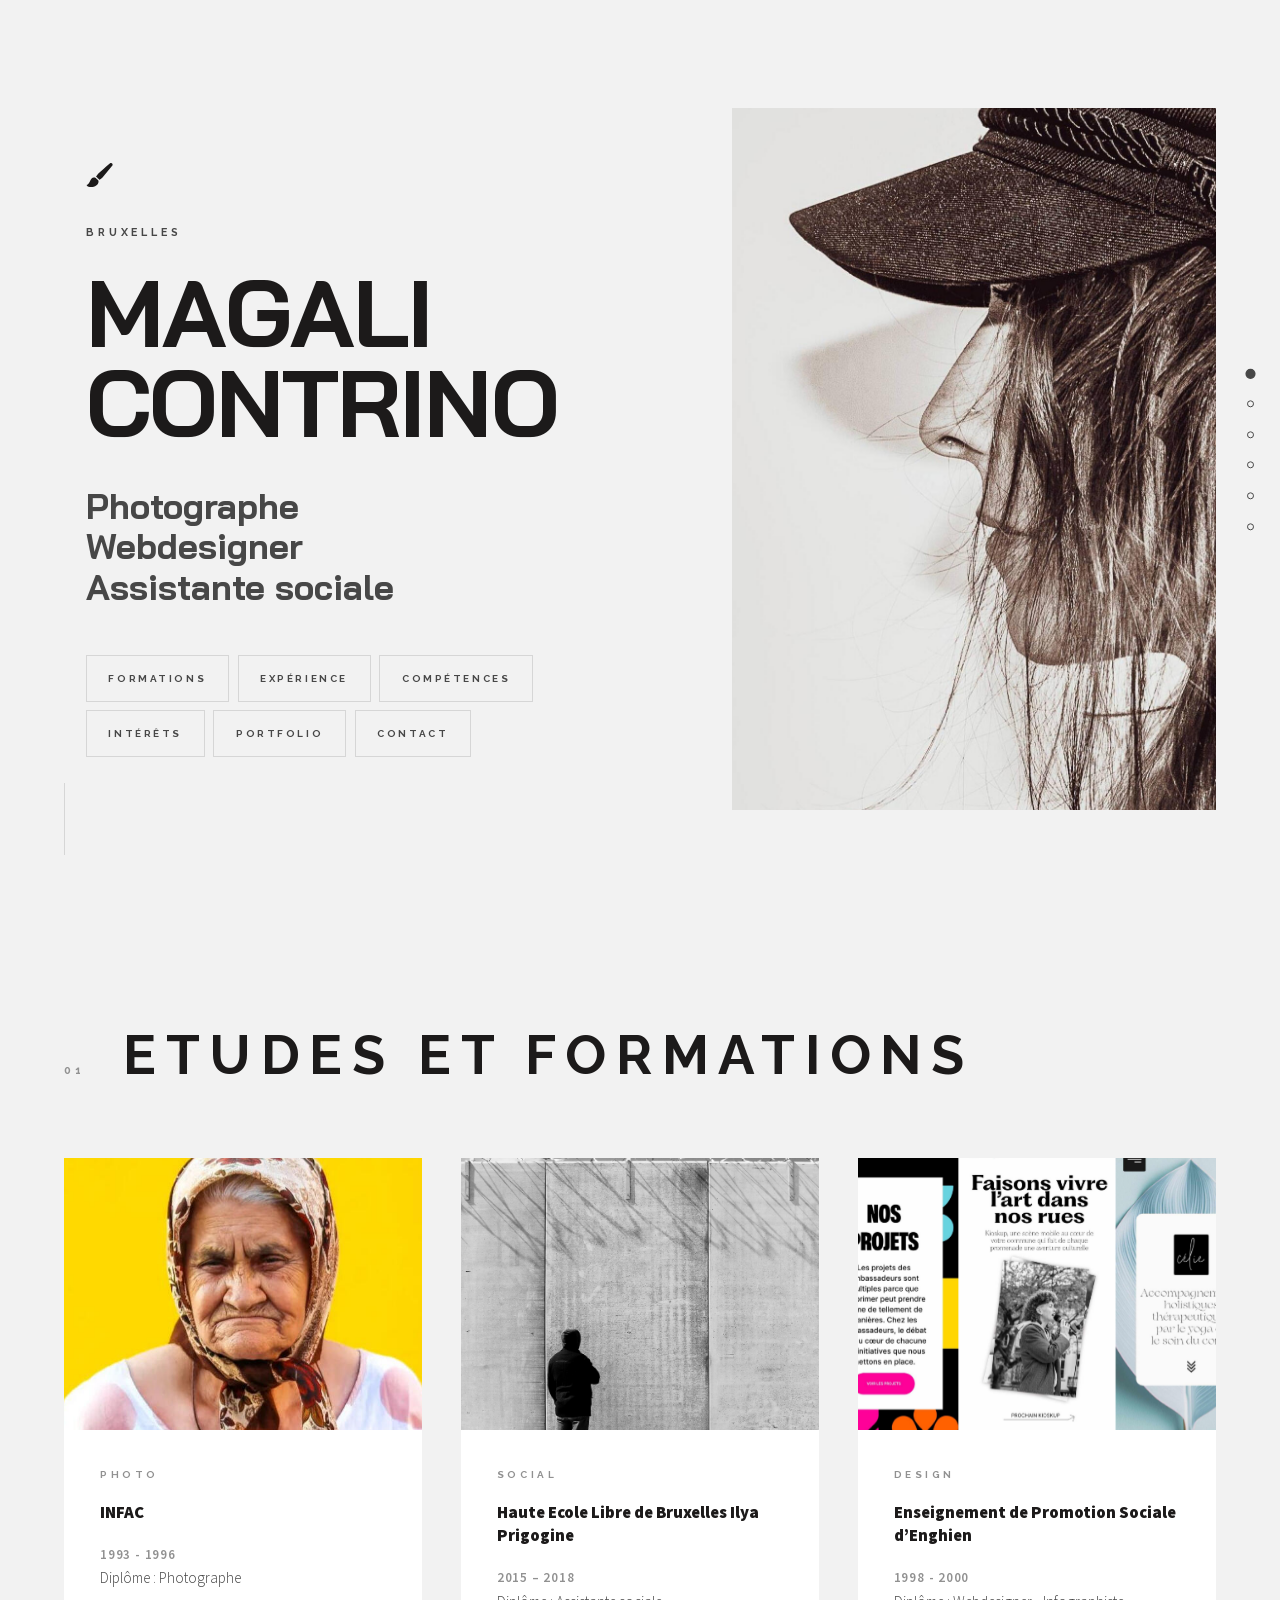
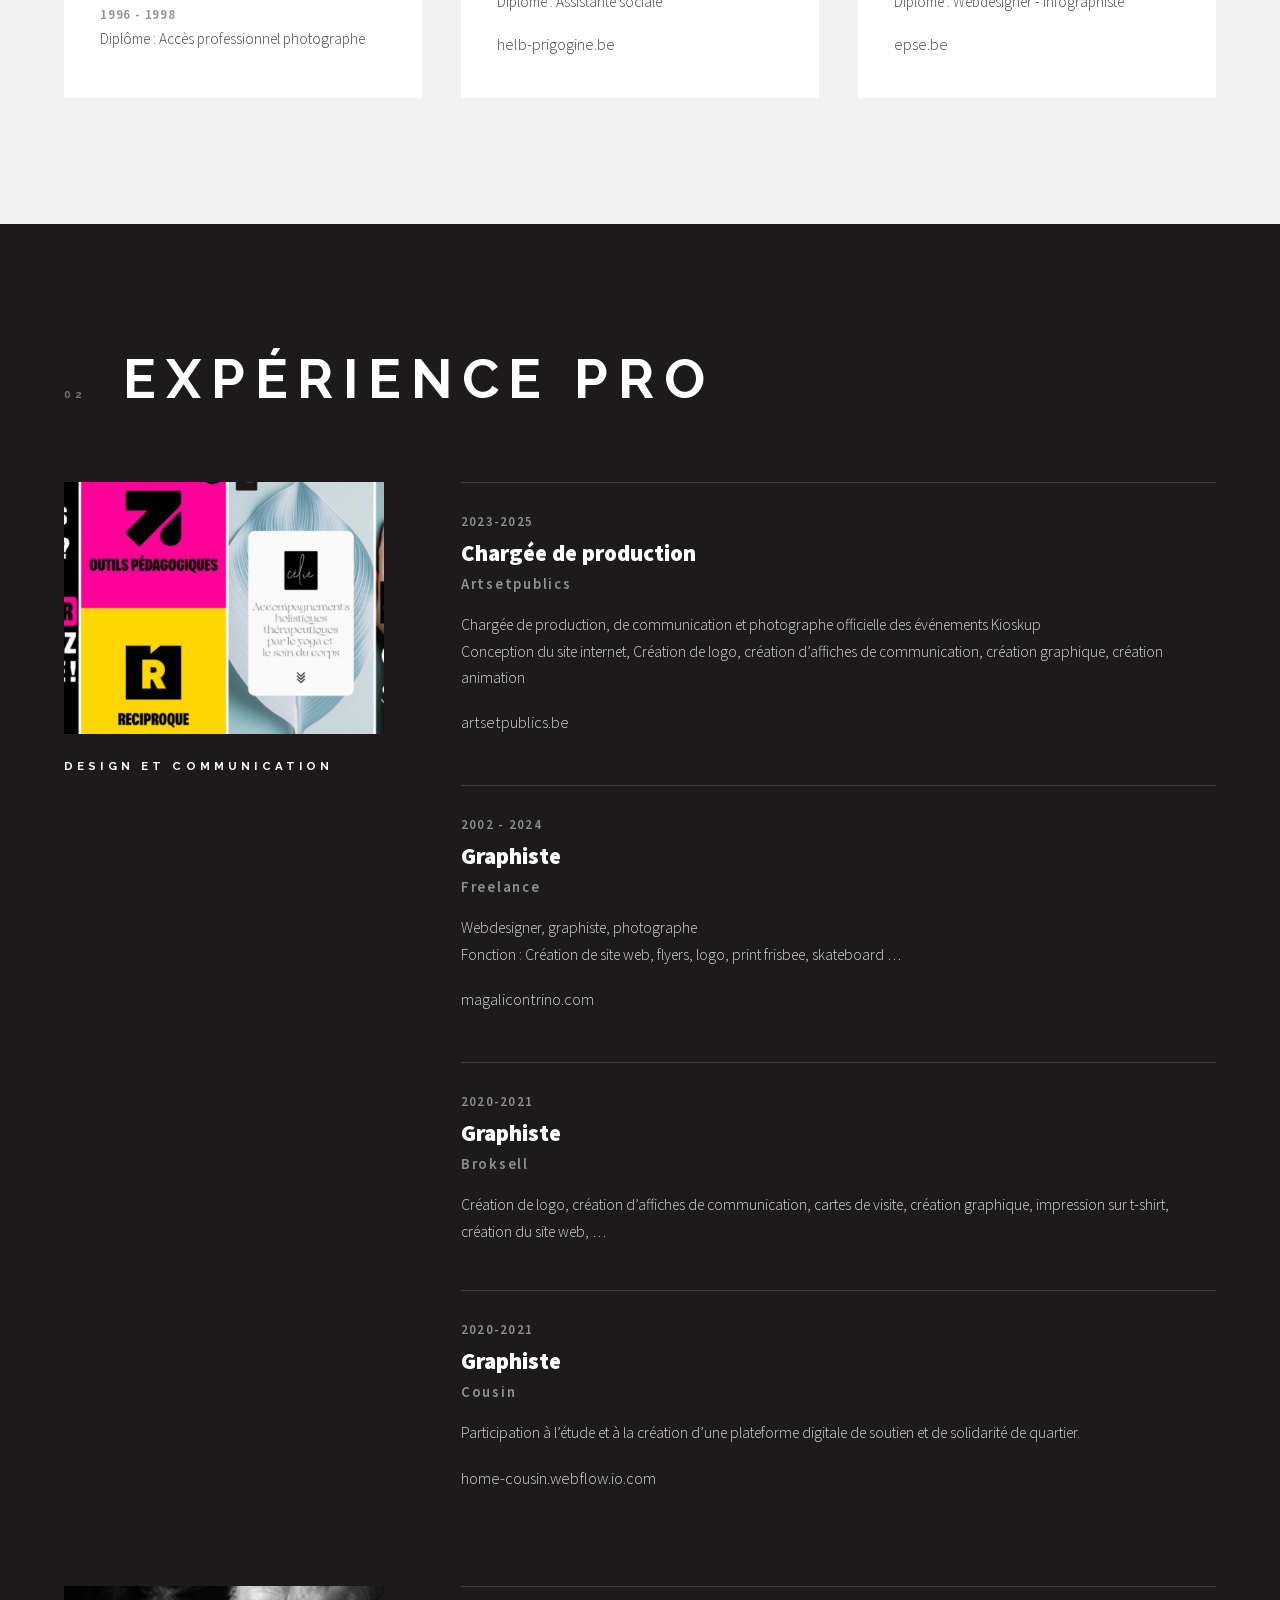
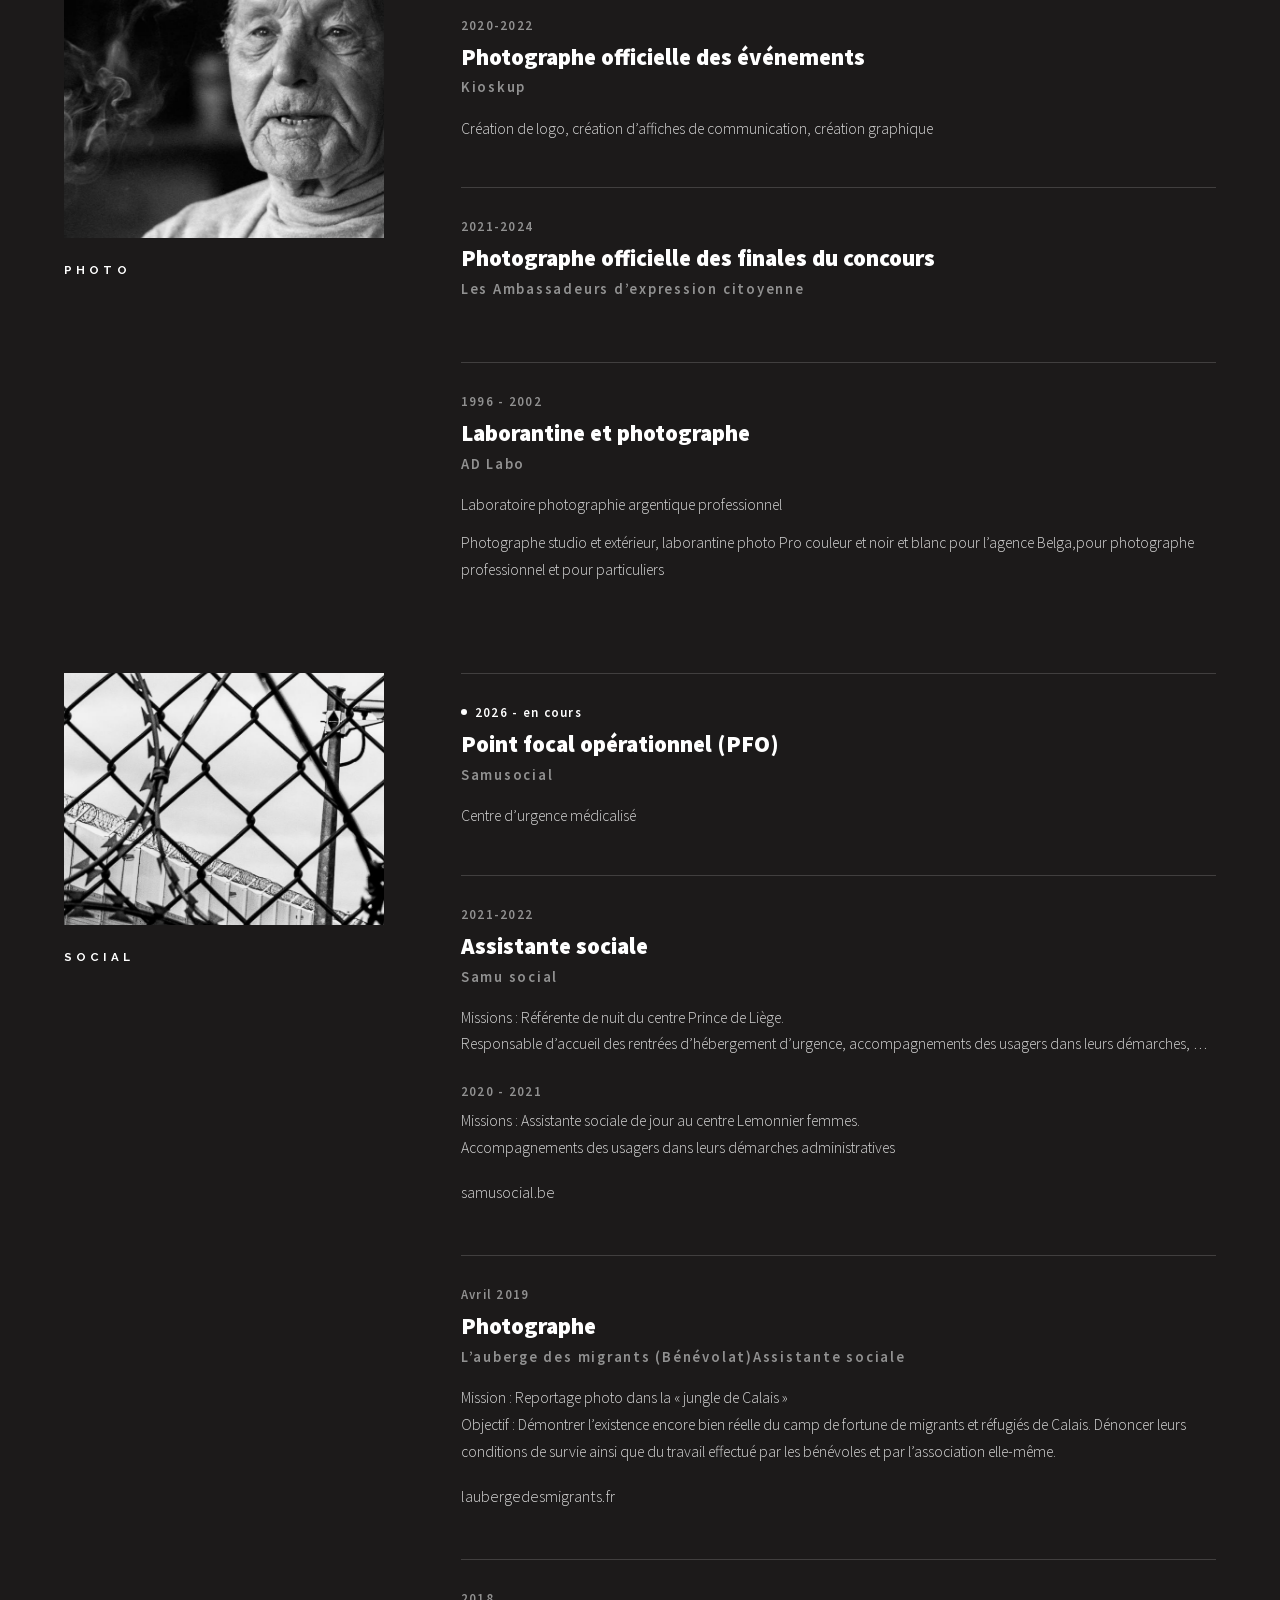
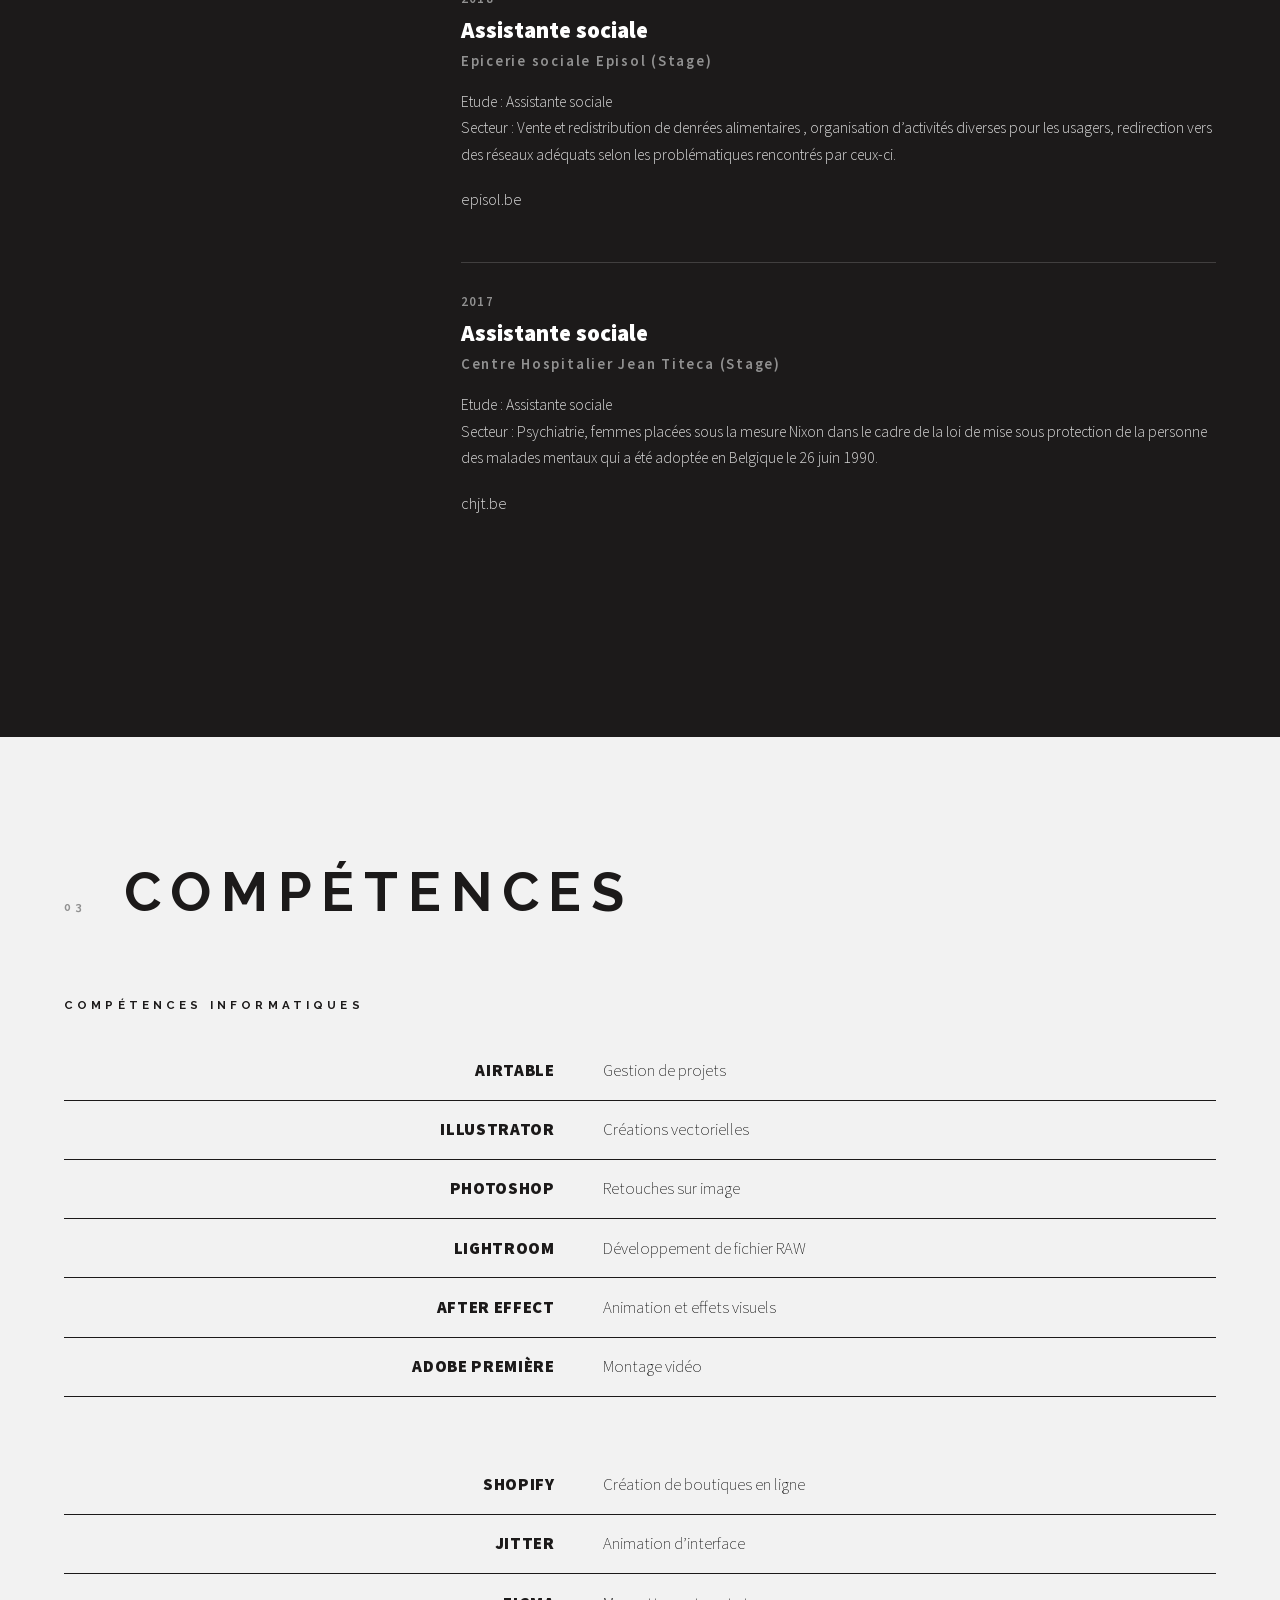
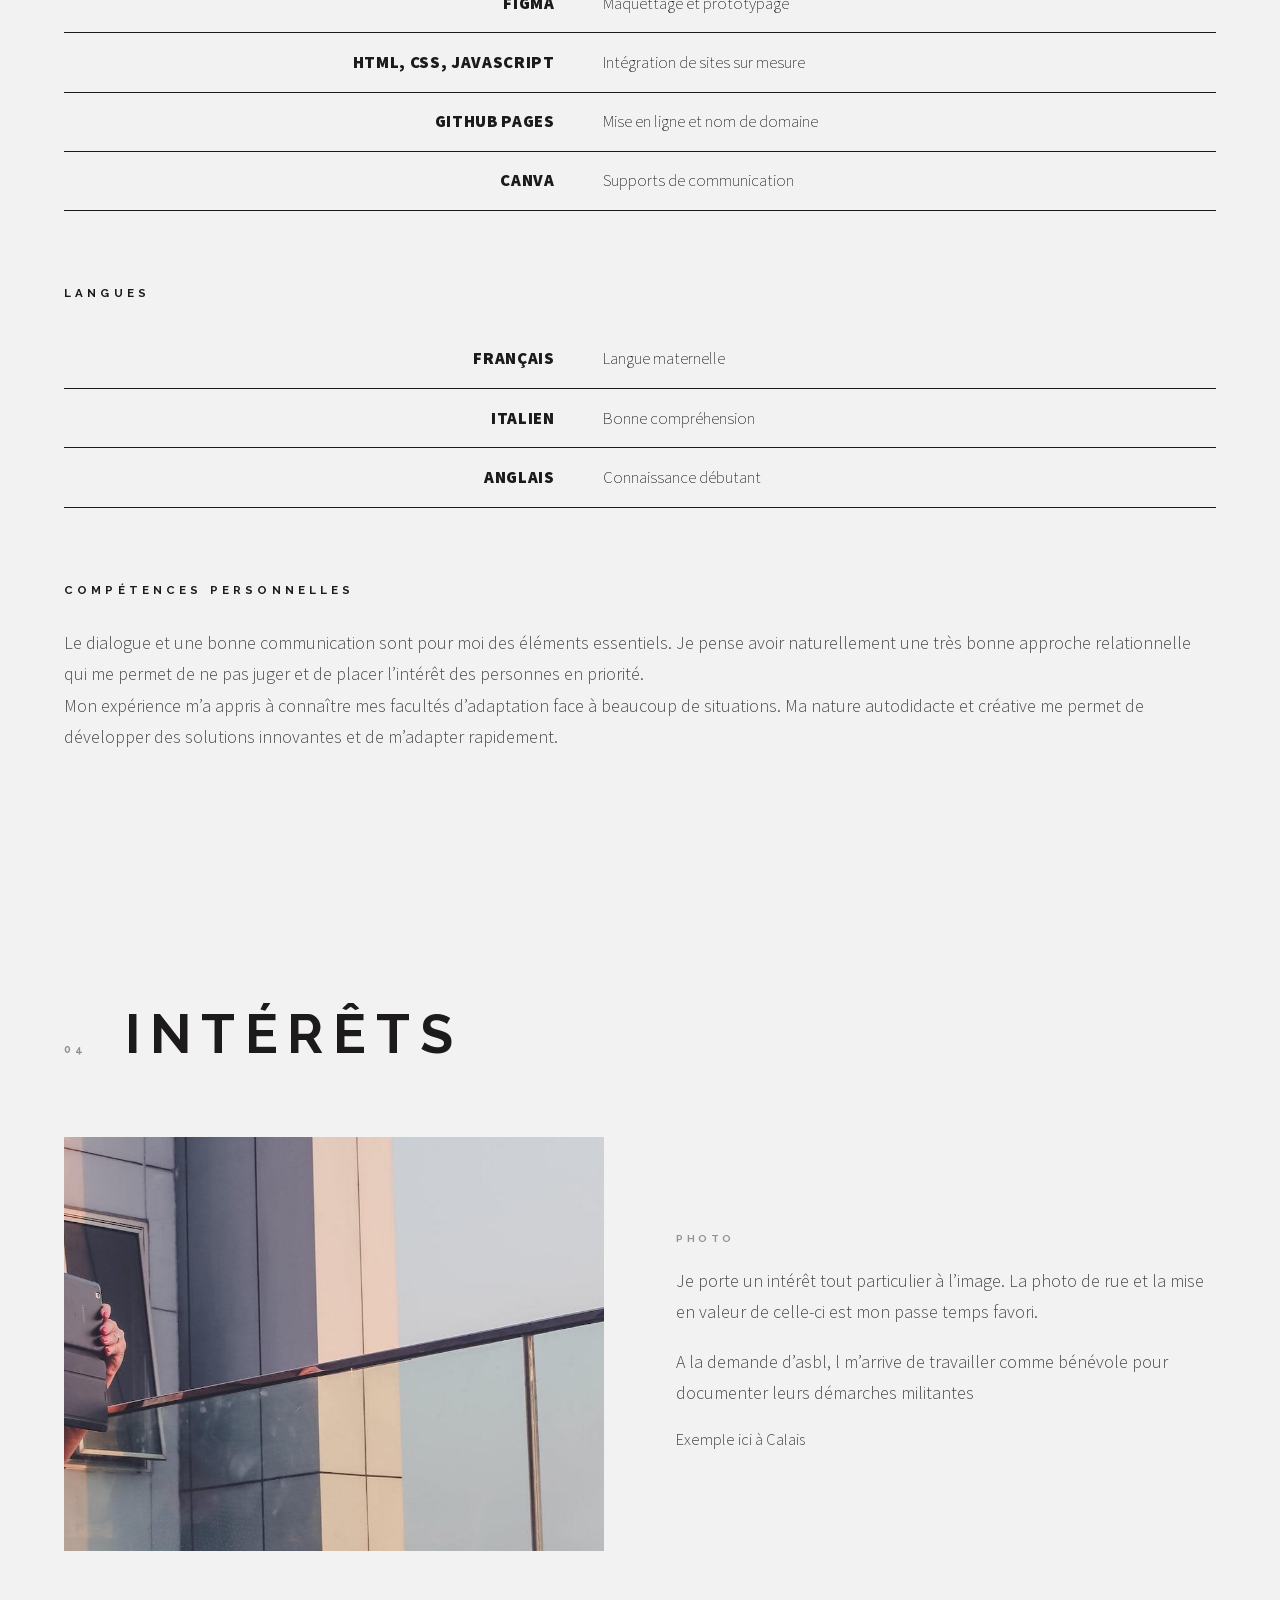
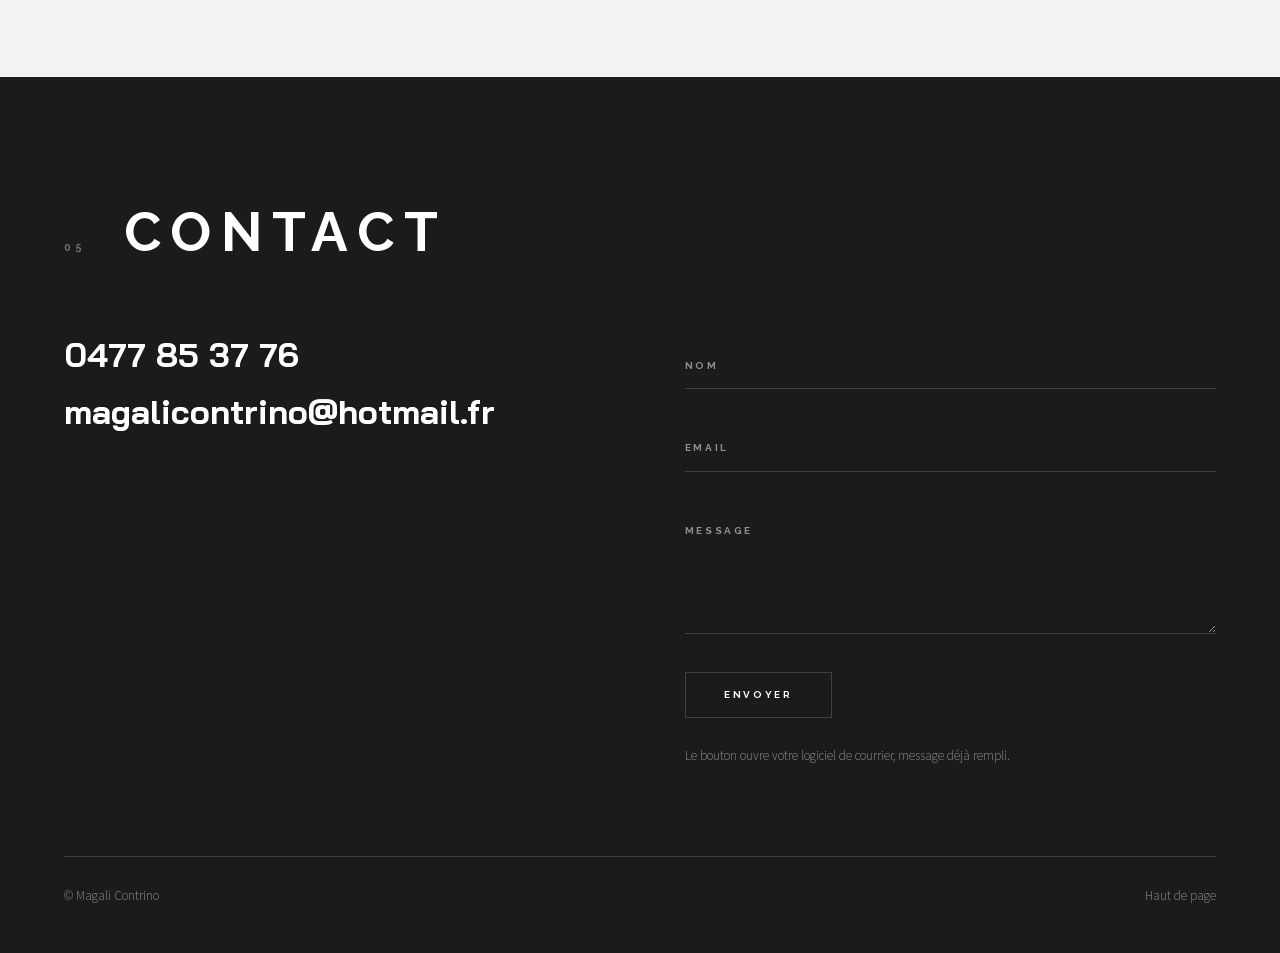
==== index.html @ 98d4337c "CV : version onepage à la racine, réplique du Carrd sous /carrd/ Deux versions autonomes du CV, à co" ====
<!DOCTYPE html>
<html lang="fr">
<head>
<meta charset="utf-8" />
<meta name="viewport" content="width=device-width,initial-scale=1" />
<meta name="color-scheme" content="light only" />
<title>Magali Contrino — CV</title>
<meta name="description" content="Photographe, webdesigner et assistante sociale à Bruxelles." />
<meta property="og:site_name" content="Magali Contrino" />
<meta property="og:title" content="Magali Contrino — CV" />
<meta property="og:type" content="profile" />
<meta property="og:description" content="Photographe, webdesigner et assistante sociale à Bruxelles." />
<meta property="og:url" content="https://cv.magalicontrino.com" />
<link rel="stylesheet" href="style.css" />
<noscript><style>.curtain, .progress, .dots { display: none !important; }</style></noscript>
</head>
<body>

<!-- Rideau d'entrée : se lève une fois la police et la première image prêtes. -->
<div class="curtain" aria-hidden="true"><span class="curtain__mark">MC</span></div>

<div class="progress" aria-hidden="true"><span class="progress__bar"></span></div>

<!-- Navigation par points. Masquée au clavier tant qu'on ne la cible pas ;
     chaque point garde un intitulé lisible par les lecteurs d'écran. -->
<nav class="dots" aria-label="Sections">
  <ul>
    <li><a href="#intro"       data-dot><span>Accueil</span></a></li>
    <li><a href="#formations"  data-dot><span>Formations</span></a></li>
    <li><a href="#experience"  data-dot><span>Expérience</span></a></li>
    <li><a href="#competences" data-dot><span>Compétences</span></a></li>
    <li><a href="#interets"    data-dot><span>Intérêts</span></a></li>
    <li><a href="#contact"     data-dot><span>Contact</span></a></li>
  </ul>
</nav>

<!-- Le pinceau de l'accueil, repris tel quel du Carrd d'origine. -->
<svg xmlns="http://www.w3.org/2000/svg" viewBox="0 0 40 40" display="none" width="0" height="0" aria-hidden="true">
  <symbol id="icon-pen" viewBox="0 0 40 40"><path d="M37.4,6.8l-13.8,16.7c-1.3,1.2-2.8,2.2-4.2,3.3h-.1s-4.9-4.7-4.9-4.7c0,0,0,0,0-.1,0-.1.9-1.2,1.1-1.4.7-1,1.3-2.1,2.2-2.9,2-1.9,4.4-3.8,6.5-5.6,3.4-3,6.7-6,10.2-8.8.3-.1.6-.3.9-.3,2.3-.3,3.6,2.2,2.2,4ZM17.9,29c.4,5.7-6.3,8.5-11.1,8.2-1.3,0-5.1-1-5.7-2.3-.4-.8.7-1,1.2-1.3,4-2.5,3.4-9.6,8.9-10.1,1.1,0,2,0,2.8.7.9.8,1.7,1.7,2.6,2.5.8.8,1.3.9,1.4,2.2Z" /></symbol>
</svg>

<main>

<!-- ═══════════════════════════════════════════════════════════════ accueil ═══ -->
<section id="intro" class="intro">
  <div class="intro__text">
    <a class="mark" href="https://magalicontrino.com/" target="_blank" rel="noopener" data-reveal>
      <svg viewBox="0 0 40 40" aria-hidden="true"><use xlink:href="#icon-pen"></use></svg>
      <span class="visually-hidden">Art — voir le portfolio</span>
    </a>
    <p class="eyebrow" data-reveal data-delay="1">Bruxelles</p>
    <h1 class="intro__name" data-split>Magali Contrino</h1>
    <ul class="intro__roles">
      <li data-reveal data-delay="2">Photographe</li>
      <li data-reveal data-delay="3">Webdesigner</li>
      <li data-reveal data-delay="4">Assistante sociale</li>
    </ul>
    <ul class="intro__nav">
      <li data-reveal data-delay="5"><a href="#formations">Formations</a></li>
      <li data-reveal data-delay="6"><a href="#experience">Expérience</a></li>
      <li data-reveal data-delay="7"><a href="#competences">Compétences</a></li>
      <li data-reveal data-delay="8"><a href="#interets">Intérêts</a></li>
      <li data-reveal data-delay="9"><a href="https://magalicontrino.com/" target="_blank" rel="noopener">Portfolio</a></li>
      <li data-reveal data-delay="10"><a href="#contact">Contact</a></li>
    </ul>
  </div>

  <div class="intro__portrait">
    <figure class="media media--tall" data-unmask>
      <img src="assets/images/image01.jpg" alt="Portrait de Magali Contrino" data-parallax="0.10" />
    </figure>
  </div>

  <a class="scroll-cue" href="#formations" aria-label="Descendre">
    <span class="scroll-cue__line"></span>
  </a>
</section>

<!-- ════════════════════════════════════════════════════════════ formations ═══ -->
<section id="formations" class="chapter">
  <header class="chapter__head">
    <p class="chapter__num" data-reveal>01</p>
    <h2 class="chapter__title" data-reveal data-delay="1">Etudes et Formations</h2>
  </header>

  <div class="cards">

    <article class="card" data-reveal>
      <figure class="media media--card" data-unmask>
        <img src="assets/images/image08.jpg" alt="" data-parallax="0.08" />
      </figure>
      <div class="card__body">
        <p class="tag">photo</p>
        <h3 class="card__org">INFAC</h3>
        <dl class="facts">
          <dt>1993 - 1996</dt><dd>Diplôme : Photographe</dd>
          <dt>1996 - 1998</dt><dd>Diplôme : Accès professionnel photographe</dd>
        </dl>
      </div>
    </article>

    <article class="card" data-reveal data-delay="1">
      <figure class="media media--card" data-unmask>
        <img src="assets/images/image03.jpg" alt="" data-parallax="0.08" />
      </figure>
      <div class="card__body">
        <p class="tag">social</p>
        <h3 class="card__org">Haute Ecole Libre de Bruxelles Ilya Prigogine</h3>
        <dl class="facts">
          <dt>2015 – 2018</dt><dd>Diplôme : Assistante sociale</dd>
        </dl>
        <a class="link" href="https://www.helb-prigogine.be/" target="_blank" rel="noopener">helb-prigogine.be</a>
      </div>
    </article>

    <article class="card" data-reveal data-delay="2">
      <figure class="media media--card" data-unmask>
        <img src="assets/images/image06.jpg" alt="" data-parallax="0.08" />
      </figure>
      <div class="card__body">
        <p class="tag">design</p>
        <h3 class="card__org">Enseignement de Promotion Sociale d’Enghien</h3>
        <dl class="facts">
          <dt>1998 - 2000</dt><dd>Diplôme : Webdesigner - Infographiste</dd>
        </dl>
        <a class="link" href="https://www.epse.be/" target="_blank" rel="noopener">epse.be</a>
      </div>
    </article>

  </div>
</section>

<!-- ════════════════════════════════════════════════════════════ expérience ═══ -->
<section id="experience" class="chapter chapter--dark">
  <header class="chapter__head">
    <p class="chapter__num" data-reveal>02</p>
    <h2 class="chapter__title" data-reveal data-delay="1">Expérience pro</h2>
  </header>

  <!-- Trois familles de métier. Sur grand écran, l'intitulé et sa photo restent
       collés à gauche pendant que les postes défilent à droite. -->
  <div class="track">

    <div class="track__group">
      <div class="track__aside">
        <div class="track__sticky">
          <figure class="media media--band" data-unmask>
            <img src="assets/images/image07.jpg" alt="" data-parallax="0.1" />
          </figure>
          <h3 class="track__label">design et communication</h3>
        </div>
      </div>
      <ol class="jobs">
        <li class="job" data-reveal>
          <p class="job__date">2023-2025</p>
          <h4 class="job__role">Chargée de production</h4>
          <p class="job__org">Artsetpublics</p>
          <p class="job__desc">Chargée de production, de communication et photographe officielle des événements Kioskup<br />
            Conception du site internet, Création de logo, création d’affiches de communication, création graphique, création animation</p>
          <a class="link" href="https://artsetpublics.be/" target="_blank" rel="noopener">artsetpublics.be</a>
        </li>
        <li class="job" data-reveal>
          <p class="job__date">2002 - 2024</p>
          <h4 class="job__role">Graphiste</h4>
          <p class="job__org">Freelance</p>
          <p class="job__desc">Webdesigner, graphiste, photographe<br />
            Fonction : Création de site web, flyers, logo, print frisbee, skateboard …</p>
          <a class="link" href="https://magalicontrino.com/" target="_blank" rel="noopener">magalicontrino.com</a>
        </li>
        <li class="job" data-reveal>
          <p class="job__date">2020-2021</p>
          <h4 class="job__role">Graphiste</h4>
          <p class="job__org">Broksell</p>
          <p class="job__desc">Création de logo, création d’affiches de communication, cartes de visite, création graphique, impression sur t-shirt, création du site web, …</p>
        </li>
        <li class="job" data-reveal>
          <p class="job__date">2020-2021</p>
          <h4 class="job__role">Graphiste</h4>
          <p class="job__org">Cousin</p>
          <p class="job__desc">Participation à l’étude et à la création d’une plateforme digitale de soutien et de solidarité de quartier.</p>
          <a class="link" href="https://home-cousin.webflow.io/" target="_blank" rel="noopener">home-cousin.webflow.io.com</a>
        </li>
      </ol>
    </div>

    <div class="track__group">
      <div class="track__aside">
        <div class="track__sticky">
          <figure class="media media--band" data-unmask>
            <img src="assets/images/image11.jpg" alt="" data-parallax="0.1" />
          </figure>
          <h3 class="track__label">photo</h3>
        </div>
      </div>
      <ol class="jobs">
        <li class="job" data-reveal>
          <p class="job__date">2020-2022</p>
          <h4 class="job__role">Photographe officielle des événements</h4>
          <p class="job__org">Kioskup</p>
          <p class="job__desc">Création de logo, création d’affiches de communication, création graphique</p>
        </li>
        <li class="job" data-reveal>
          <p class="job__date">2021-2024</p>
          <h4 class="job__role">Photographe officielle des finales du concours</h4>
          <p class="job__org">Les Ambassadeurs d’expression citoyenne</p>
        </li>
        <li class="job" data-reveal>
          <p class="job__date">1996 - 2002</p>
          <h4 class="job__role">Laborantine et photographe</h4>
          <p class="job__org">AD Labo</p>
          <p class="job__desc">Laboratoire photographie argentique professionnel</p>
          <p class="job__desc">Photographe studio et extérieur, laborantine photo Pro couleur et noir et blanc pour l’agence Belga,pour photographe professionnel et pour particuliers</p>
        </li>
      </ol>
    </div>

    <div class="track__group">
      <div class="track__aside">
        <div class="track__sticky">
          <figure class="media media--band" data-unmask>
            <img src="assets/images/image04.jpg" alt="" data-parallax="0.1" />
          </figure>
          <h3 class="track__label">social</h3>
        </div>
      </div>
      <ol class="jobs">
        <li class="job job--now" data-reveal>
          <p class="job__date">2026 - en cours</p>
          <h4 class="job__role">Point focal opérationnel (PFO)</h4>
          <p class="job__org">Samusocial</p>
          <p class="job__desc">Centre d’urgence médicalisé</p>
        </li>
        <li class="job" data-reveal>
          <p class="job__date">2021-2022</p>
          <h4 class="job__role">Assistante sociale</h4>
          <p class="job__org">Samu social</p>
          <p class="job__desc">Missions : Référente de nuit du centre Prince de Liège.<br />
            Responsable d’accueil des rentrées d’hébergement d’urgence, accompagnements des usagers dans leurs démarches, …</p>
          <p class="job__date job__date--sub">2020 - 2021</p>
          <p class="job__desc">Missions : Assistante sociale de jour au centre Lemonnier femmes.<br />
            Accompagnements des usagers dans leurs démarches administratives</p>
          <a class="link" href="https://samusocial.be/" target="_blank" rel="noopener">samusocial.be</a>
        </li>
        <li class="job" data-reveal>
          <p class="job__date">Avril 2019</p>
          <h4 class="job__role">Photographe</h4>
          <p class="job__org">L’auberge des migrants (Bénévolat)Assistante sociale</p>
          <p class="job__desc">Mission : Reportage photo dans la « jungle de Calais »<br />
            Objectif : Démontrer l’existence encore bien réelle du camp de fortune de migrants et réfugiés de Calais. Dénoncer leurs conditions de survie ainsi que du travail effectué par les bénévoles et par l’association elle-même.</p>
          <a class="link" href="https://laubergedesmigrants.fr/fr/" target="_blank" rel="noopener">laubergedesmigrants.fr</a>
        </li>
        <li class="job" data-reveal>
          <p class="job__date">2018</p>
          <h4 class="job__role">Assistante sociale</h4>
          <p class="job__org">Epicerie sociale Episol (Stage)</p>
          <p class="job__desc">Etude : Assistante sociale<br />
            Secteur : Vente et redistribution de denrées alimentaires , organisation d’activités diverses pour les usagers, redirection vers des réseaux adéquats selon les problématiques rencontrés par ceux-ci.</p>
          <a class="link" href="https://episol.be/" target="_blank" rel="noopener">episol.be</a>
        </li>
        <li class="job" data-reveal>
          <p class="job__date">2017</p>
          <h4 class="job__role">Assistante sociale</h4>
          <p class="job__org">Centre Hospitalier Jean Titeca (Stage)</p>
          <p class="job__desc">Etude : Assistante sociale<br />
            Secteur : Psychiatrie, femmes placées sous la mesure Nixon dans le cadre de la loi de mise sous protection de la personne des malades mentaux qui a été adoptée en Belgique le 26 juin 1990.</p>
          <a class="link" href="https://www.chjt.be/" target="_blank" rel="noopener">chjt.be</a>
        </li>
      </ol>
    </div>

  </div>
</section>

<!-- ═══════════════════════════════════════════════════════════ compétences ═══ -->
<section id="competences" class="chapter">
  <header class="chapter__head">
    <p class="chapter__num" data-reveal>03</p>
    <h2 class="chapter__title" data-reveal data-delay="1">Compétences</h2>
  </header>

  <h3 class="sub" data-reveal>compétences informatiques</h3>
  <ul class="skills">
    <li data-reveal><span class="skills__name">Airtable</span><span class="skills__use">Gestion de projets</span></li>
    <li data-reveal><span class="skills__name">Illustrator</span><span class="skills__use">Créations vectorielles</span></li>
    <li data-reveal><span class="skills__name">Photoshop</span><span class="skills__use">Retouches sur image</span></li>
    <li data-reveal><span class="skills__name">Lightroom</span><span class="skills__use">Développement de fichier RAW</span></li>
    <li data-reveal><span class="skills__name">After Effect</span><span class="skills__use">Animation et effets visuels</span></li>
    <li data-reveal><span class="skills__name">Adobe Première</span><span class="skills__use">Montage vidéo</span></li>
    <li data-reveal><span class="skills__name">Webflow</span><span class="skills__use">Création de site web</span></li>
    <li data-reveal><span class="skills__name">Shopify</span><span class="skills__use">Création de boutiques en ligne</span></li>
    <li data-reveal><span class="skills__name">Jitter</span><span class="skills__use">Animation d’interface</span></li>
    <li data-reveal><span class="skills__name">Figma</span><span class="skills__use">Maquettage et prototypage</span></li>
    <li data-reveal><span class="skills__name">HTML, CSS, JavaScript</span><span class="skills__use">Intégration de sites sur mesure</span></li>
    <li data-reveal><span class="skills__name">GitHub Pages</span><span class="skills__use">Mise en ligne et nom de domaine</span></li>
    <li data-reveal><span class="skills__name">Canva</span><span class="skills__use">Supports de communication</span></li>
  </ul>

  <h3 class="sub" data-reveal>LAngues</h3>
  <ul class="skills skills--short">
    <li data-reveal><span class="skills__name">Français</span><span class="skills__use">Langue maternelle</span></li>
    <li data-reveal><span class="skills__name">Italien</span><span class="skills__use">Bonne compréhension</span></li>
    <li data-reveal><span class="skills__name">Anglais</span><span class="skills__use">Connaissance débutant</span></li>
  </ul>

  <h3 class="sub" data-reveal>compétences personnelles</h3>
  <p class="prose" data-reveal>
    Le dialogue et une bonne communication sont pour moi des éléments essentiels. Je pense avoir naturellement une très bonne approche relationnelle qui me permet de ne pas juger et de placer l’intérêt des personnes en priorité.<br />
    Mon expérience m’a appris à connaître mes facultés d’adaptation face à beaucoup de situations. Ma nature autodidacte et créative me permet de développer des solutions innovantes et de m’adapter rapidement.
  </p>
</section>

<!-- ══════════════════════════════════════════════════════════════ intérêts ═══ -->
<section id="interets" class="chapter chapter--split">
  <header class="chapter__head">
    <p class="chapter__num" data-reveal>04</p>
    <h2 class="chapter__title" data-reveal data-delay="1">Intérêts</h2>
  </header>

  <div class="split">
    <figure class="media media--wide" data-unmask>
      <img src="assets/images/image02.jpg" alt="" data-parallax="0.10" />
    </figure>
    <div class="split__body">
      <p class="tag" data-reveal>photo</p>
      <p class="prose" data-reveal data-delay="1">Je porte un intérêt tout particulier à l’image. La photo de rue et la mise en valeur de celle-ci est mon passe temps favori.</p>
      <p class="prose" data-reveal data-delay="2">A la demande d’asbl, l m’arrive de travailler comme bénévole pour documenter leurs démarches militantes</p>
      <a class="link" href="https://magalicontrino.webflow.io/projets-photo/calais/" target="_blank" rel="noopener" data-reveal data-delay="3">Exemple ici à Calais</a>
    </div>
  </div>
</section>

<!-- ═══════════════════════════════════════════════════════════════ contact ═══ -->
<section id="contact" class="chapter chapter--dark chapter--contact">
  <header class="chapter__head">
    <p class="chapter__num" data-reveal>05</p>
    <h2 class="chapter__title" data-reveal data-delay="1">Contact</h2>
  </header>

  <div class="contact">
    <div class="contact__direct">
      <a class="contact__big" href="tel:+32477853776" data-reveal>0477 85 37 76</a>
      <a class="contact__big" href="mailto:magalicontrino@hotmail.fr" data-reveal data-delay="1">magalicontrino@hotmail.fr</a>
    </div>

    <form id="contact-form" class="form" data-reveal data-delay="2">
      <div class="field">
        <input type="text" name="name" id="f-name" required placeholder=" " maxlength="128" />
        <label for="f-name">Nom</label>
      </div>
      <div class="field">
        <input type="email" name="email" id="f-email" required placeholder=" " maxlength="128" />
        <label for="f-email">Email</label>
      </div>
      <div class="field">
        <textarea name="message" id="f-message" required placeholder=" " rows="5" maxlength="16384"></textarea>
        <label for="f-message">Message</label>
      </div>
      <button type="submit" class="btn"><span>Envoyer</span></button>
      <p class="form__note">Le bouton ouvre votre logiciel de courrier, message déjà rempli.</p>
    </form>
  </div>

  <footer class="foot">
    <a href="https://magalicontrino.com/" target="_blank" rel="noopener">© Magali Contrino</a>
    <a href="#intro" class="foot__top">Haut de page</a>
  </footer>
</section>

</main>

<script src="app.js"></script>
</body>
</html>
---- style.css ----
/* ============================================================================
   Magali Contrino — CV, version onepage
   ----------------------------------------------------------------------------
   Même contenu que la réplique du Carrd, même identité typographique et
   chromatique, mais une page qui se parcourt d'un seul défilement au lieu de
   six écrans qui se remplacent.

   Sommaire
     1.  Jetons et polices
     2.  Base
     3.  Rideau d'entrée
     4.  Jauge de défilement
     5.  Navigation par points
     6.  Grammaire d'apparition (reveal / unmask / split)
     7.  Accueil
     8.  Chapitres
     9.  Cartes — formations
     10. Piste — expérience
     11. Compétences
     12. Bloc scindé — intérêts
     13. Contact
     14. Mouvement réduit
   ============================================================================ */

/* ------------------------------------------------------ 1. Jetons, polices - */

@font-face { font-family: 'Bai Jamjuree'; font-style: normal; font-weight: 700; font-display: swap;
  src: url('assets/fonts/bai-jamjuree-700-latin.woff2') format('woff2');
  unicode-range: U+0000-00FF, U+0131, U+0152-0153, U+02BB-02BC, U+02C6, U+02DA, U+02DC, U+0304, U+0308, U+0329, U+2000-206F, U+2074, U+20AC, U+2122, U+2191, U+2193, U+2212, U+2215, U+FEFF, U+FFFD; }
@font-face { font-family: 'Bai Jamjuree'; font-style: normal; font-weight: 700; font-display: swap;
  src: url('assets/fonts/bai-jamjuree-700-latin-ext.woff2') format('woff2');
  unicode-range: U+0100-02AF, U+0304, U+0308, U+0329, U+1E00-1E9F, U+1EF2-1EFF, U+2020, U+20A0-20AB, U+20AD-20C0, U+2113, U+2C60-2C7F, U+A720-A7FF; }

@font-face { font-family: 'Raleway'; font-style: normal; font-weight: 300 700; font-display: swap;
  src: url('assets/fonts/raleway-variable-latin.woff2') format('woff2');
  unicode-range: U+0000-00FF, U+0131, U+0152-0153, U+02BB-02BC, U+02C6, U+02DA, U+02DC, U+0304, U+0308, U+0329, U+2000-206F, U+2074, U+20AC, U+2122, U+2191, U+2193, U+2212, U+2215, U+FEFF, U+FFFD; }
@font-face { font-family: 'Raleway'; font-style: normal; font-weight: 300 700; font-display: swap;
  src: url('assets/fonts/raleway-variable-latin-ext.woff2') format('woff2');
  unicode-range: U+0100-02AF, U+0304, U+0308, U+0329, U+1E00-1E9F, U+1EF2-1EFF, U+2020, U+20A0-20AB, U+20AD-20C0, U+2113, U+2C60-2C7F, U+A720-A7FF; }

@font-face { font-family: 'Source Sans Pro'; font-style: normal; font-weight: 200; font-display: swap;
  src: url('assets/fonts/source-sans-pro-200-latin.woff2') format('woff2');
  unicode-range: U+0000-00FF, U+0131, U+0152-0153, U+02BB-02BC, U+02C6, U+02DA, U+02DC, U+0304, U+0308, U+0329, U+2000-206F, U+2074, U+20AC, U+2122, U+2191, U+2193, U+2212, U+2215, U+FEFF, U+FFFD; }
@font-face { font-family: 'Source Sans Pro'; font-style: normal; font-weight: 300; font-display: swap;
  src: url('assets/fonts/source-sans-pro-300-latin.woff2') format('woff2');
  unicode-range: U+0000-00FF, U+0131, U+0152-0153, U+02BB-02BC, U+02C6, U+02DA, U+02DC, U+0304, U+0308, U+0329, U+2000-206F, U+2074, U+20AC, U+2122, U+2191, U+2193, U+2212, U+2215, U+FEFF, U+FFFD; }
@font-face { font-family: 'Source Sans Pro'; font-style: normal; font-weight: 300; font-display: swap;
  src: url('assets/fonts/source-sans-pro-300-latin-ext.woff2') format('woff2');
  unicode-range: U+0100-02AF, U+0304, U+0308, U+0329, U+1E00-1E9F, U+1EF2-1EFF, U+2020, U+20A0-20AB, U+20AD-20C0, U+2113, U+2C60-2C7F, U+A720-A7FF; }
@font-face { font-family: 'Source Sans Pro'; font-style: normal; font-weight: 600; font-display: swap;
  src: url('assets/fonts/source-sans-pro-600-latin.woff2') format('woff2');
  unicode-range: U+0000-00FF, U+0131, U+0152-0153, U+02BB-02BC, U+02C6, U+02DA, U+02DC, U+0304, U+0308, U+0329, U+2000-206F, U+2074, U+20AC, U+2122, U+2191, U+2193, U+2212, U+2215, U+FEFF, U+FFFD; }
@font-face { font-family: 'Source Sans Pro'; font-style: normal; font-weight: 600; font-display: swap;
  src: url('assets/fonts/source-sans-pro-600-latin-ext.woff2') format('woff2');
  unicode-range: U+0100-02AF, U+0304, U+0308, U+0329, U+1E00-1E9F, U+1EF2-1EFF, U+2020, U+20A0-20AB, U+20AD-20C0, U+2113, U+2C60-2C7F, U+A720-A7FF; }
@font-face { font-family: 'Source Sans Pro'; font-style: normal; font-weight: 900; font-display: swap;
  src: url('assets/fonts/source-sans-pro-900-latin.woff2') format('woff2');
  unicode-range: U+0000-00FF, U+0131, U+0152-0153, U+02BB-02BC, U+02C6, U+02DA, U+02DC, U+0304, U+0308, U+0329, U+2000-206F, U+2074, U+20AC, U+2122, U+2191, U+2193, U+2212, U+2215, U+FEFF, U+FFFD; }
@font-face { font-family: 'Source Sans Pro'; font-style: normal; font-weight: 900; font-display: swap;
  src: url('assets/fonts/source-sans-pro-900-latin-ext.woff2') format('woff2');
  unicode-range: U+0100-02AF, U+0304, U+0308, U+0329, U+1E00-1E9F, U+1EF2-1EFF, U+2020, U+20A0-20AB, U+20AD-20C0, U+2113, U+2C60-2C7F, U+A720-A7FF; }

:root {
  /* Couleurs reprises du Carrd, à l'identique. */
  --paper:      #f2f2f2;
  --white:      #ffffff;
  --black:      #000000;
  --ink:        #474747;
  --ink-strong: #1c1a1a;
  --muted:      #919191;
  --rule:       rgba(71, 71, 71, .16);
  --rule-dark:  rgba(255, 255, 255, .16);

  --display: 'Bai Jamjuree', sans-serif;
  --label:   'Raleway', sans-serif;
  --body:    'Source Sans Pro', sans-serif;

  /* Une seule courbe pour toutes les entrées : sortie exponentielle, qui part
     vite et se pose longuement. C'est elle qui donne le côté « posé ». */
  --ease: cubic-bezier(.16, 1, .3, 1);
  --ease-soft: cubic-bezier(.4, 0, .2, 1);

  --gut: clamp(1.25rem, 5vw, 6rem);
  --max: 78rem;

  /* Incrément d'échelonnement, relu par data-delay. */
  --step: 90ms;
}

/* --------------------------------------------------------------- 2. Base - */

*, *::before, *::after { box-sizing: border-box; }

html { -webkit-text-size-adjust: 100%; scroll-behavior: auto; }

body {
  margin: 0;
  background: var(--paper);
  color: var(--ink);
  font-family: var(--body);
  font-weight: 300;
  font-size: clamp(1rem, .95rem + .25vw, 1.125rem);
  line-height: 1.75;
  overflow-x: hidden;
  -webkit-font-smoothing: antialiased;
}

/* Tant que le rideau est là, on bloque le défilement. */
body.is-locked { overflow: hidden; }

h1, h2, h3, h4, p, ul, ol, dl, dd, figure, blockquote { margin: 0; padding: 0; }
ul, ol { list-style: none; }
img { display: block; max-width: 100%; }

a { color: inherit; }

:focus-visible {
  outline: 2px solid currentColor;
  outline-offset: 4px;
  border-radius: 2px;
}

/* Étiquette en capitales très espacées — l'accent typographique du site. */
.eyebrow, .tag, .track__label, .sub, .chapter__num {
  font-family: var(--label);
  font-weight: 700;
  text-transform: uppercase;
  letter-spacing: .36em;
}

/* Lien : le trait se déroule depuis la gauche au survol. */
.link {
  display: inline-block;
  margin-top: 1.1rem;
  font-size: .92em;
  text-decoration: none;
  position: relative;
  padding-bottom: 2px;
}
.link::after {
  content: '';
  position: absolute;
  left: 0; bottom: 0;
  width: 100%; height: 1px;
  background: currentColor;
  transform: scaleX(0);
  transform-origin: right;
  transition: transform .5s var(--ease);
}
.link:hover::after, .link:focus-visible::after { transform: scaleX(1); transform-origin: left; }

/* ---------------------------------------------------- 3. Rideau d'entrée - */

.curtain {
  position: fixed;
  inset: 0;
  z-index: 100;
  background: var(--ink-strong);
  display: grid;
  place-items: center;
  transition: transform 1s var(--ease), visibility 0s linear 1s;
  /* Filet : le rideau se lève tout seul au bout de 5 s même si le script n'a
     jamais posé `is-open`. Rien ne doit pouvoir laisser le CV sous un aplat
     noir. Quand le script fonctionne, l'animation arrive sur un rideau déjà
     levé et ne change rien. */
  animation: curtain-failsafe 0s linear 5s forwards;
}
@keyframes curtain-failsafe { to { transform: translateY(-101%); visibility: hidden; } }
.curtain__mark {
  font-family: var(--display);
  font-size: clamp(2rem, 6vw, 3.5rem);
  color: var(--white);
  letter-spacing: .08em;
  opacity: .0;
  transform: translateY(.4em);
  animation: mark-in .9s var(--ease) .15s forwards;
}
@keyframes mark-in { to { opacity: 1; transform: none; } }

/* Le rideau remonte, il ne disparaît pas en fondu : on garde le geste. */
body.is-open .curtain { transform: translateY(-101%); visibility: hidden; }

/* ------------------------------------------------- 4. Jauge de défilement - */

.progress {
  position: fixed;
  top: 0; left: 0; right: 0;
  height: 2px;
  z-index: 60;
  pointer-events: none;
}
.progress__bar {
  display: block;
  height: 100%;
  width: 100%;
  background: var(--ink-strong);
  transform: scaleX(0);
  transform-origin: left;
  will-change: transform;
}

/* ------------------------------------------------ 5. Navigation par points - */

.dots {
  position: fixed;
  right: clamp(.75rem, 2vw, 1.75rem);
  top: 50%;
  transform: translateY(-50%);
  z-index: 60;
  opacity: 0;
  transition: opacity .6s var(--ease);
}
body.is-open .dots { opacity: 1; }

.dots ul { display: flex; flex-direction: column; gap: .9rem; align-items: flex-end; }

.dots a {
  display: flex;
  align-items: center;
  gap: .6rem;
  text-decoration: none;
  font-family: var(--label);
  font-weight: 700;
  font-size: .58rem;
  text-transform: uppercase;
  letter-spacing: .22em;
  color: var(--ink);
}
/* L'intitulé n'apparaît qu'au survol ; le point, lui, est toujours là. */
.dots a span {
  opacity: 0;
  transform: translateX(.5rem);
  transition: opacity .4s var(--ease), transform .4s var(--ease);
}
.dots a:hover span, .dots a:focus-visible span { opacity: 1; transform: none; }

.dots a::after {
  content: '';
  width: 7px; height: 7px;
  border-radius: 50%;
  border: 1px solid var(--ink);
  background: transparent;
  transition: background .4s var(--ease), transform .4s var(--ease);
}
.dots a.is-active::after { background: var(--ink); transform: scale(1.45); }

/* Sur fond noir, la navigation s'inverse. */
.dots.on-dark a { color: var(--white); }
.dots.on-dark a::after { border-color: var(--white); }
.dots.on-dark a.is-active::after { background: var(--white); }

@media (max-width: 700px) { .dots { display: none; } }

/* ------------------------------------- 6. Grammaire d'apparition (reveal) - */

/* IMPORTANT — tous les états de départ sont sous `html.anim`, classe posée par
   app.js. Sans script, sans JavaScript, ou si le script casse avant cette
   ligne, rien n'est masqué et le CV se lit intégralement. Un CV ne doit jamais
   dépendre d'une animation pour être visible. */

/* Un seul motif, décliné partout : le bloc monte de deux crans et se révèle.
   `--d` échelonne les frères, posé depuis data-delay. */
.anim [data-reveal] {
  opacity: 0;
  transform: translateY(2.2rem);
  transition:
    opacity 1s var(--ease) var(--d, 0ms),
    transform 1s var(--ease) var(--d, 0ms);
}
.anim [data-reveal].is-in { opacity: 1; transform: none; }

/* Image : la photo se dévoile par le bas dans son cadre.
   Le masque porte sur l'IMAGE, jamais sur le cadre observé : un élément
   `clip-path: inset(0 0 100%)` a une surface rendue nulle, donc
   l'IntersectionObserver ne le voit pas — il ne le révélerait jamais.
   Le cadre garde sa hauteur et son aplat gris, il reste donc observable, et
   c'est lui qui dessine la place de la photo avant qu'elle n'arrive. */
.anim [data-unmask] img {
  clip-path: inset(0 0 100% 0);
  transition: clip-path 1.4s var(--ease);
}
.anim [data-unmask].is-in img { clip-path: inset(0 0 0 0); }

/* Titre découpé en mots puis en lettres par app.js. Le mot reste insécable,
   la ligne ne peut donc rompre qu'entre deux mots. */
.split-word { display: inline-block; white-space: nowrap; }
.split-char { display: inline-block; }
.anim .split-char {
  opacity: 0;
  transform: translateY(.9em) rotate(3deg);
  transition:
    opacity .9s var(--ease) calc(var(--i) * 28ms),
    transform .9s var(--ease) calc(var(--i) * 28ms);
}
.anim .is-in .split-char { opacity: 1; transform: none; }

figure.media { overflow: hidden; background: var(--muted); }
figure.media img { width: 100%; height: 100%; object-fit: cover; will-change: transform; }

/* ------------------------------------------------------------ 7. Accueil - */

.intro {
  min-height: 100svh;
  display: grid;
  grid-template-columns: 1fr minmax(0, 42%);
  align-items: center;
  gap: clamp(2rem, 6vw, 5rem);
  padding: clamp(5rem, 12vh, 9rem) var(--gut) clamp(4rem, 10vh, 7rem);
  position: relative;
}

.intro__text { max-width: 34rem; margin-left: auto; margin-right: clamp(0rem, 2vw, 3rem); }

/* Le pinceau du Carrd d'origine, qui mène au portfolio. */
.mark {
  display: inline-block;
  width: 1.75rem;
  margin-bottom: 1.5rem;
  color: var(--ink-strong);
  transition: transform .5s var(--ease), opacity .5s var(--ease);
}
.mark svg { width: 100%; height: auto; fill: currentColor; display: block; }
.mark:hover, .mark:focus-visible { transform: translateY(-3px) rotate(-6deg); }

.visually-hidden {
  position: absolute;
  width: 1px; height: 1px;
  margin: -1px; padding: 0;
  overflow: hidden;
  clip: rect(0 0 0 0);
  clip-path: inset(50%);
  white-space: nowrap;
}

.eyebrow { font-size: .68rem; color: var(--ink); margin-bottom: 1.6rem; }

.intro__name {
  font-family: var(--display);
  font-weight: 700;
  font-size: clamp(2.6rem, 7.4vw, 6rem);
  line-height: .95;
  letter-spacing: -.02em;
  color: var(--ink-strong);
  text-transform: uppercase;
  margin-bottom: clamp(1.5rem, 3vw, 2.4rem);
}

.intro__roles {
  font-family: var(--display);
  font-weight: 700;
  font-size: clamp(1.4rem, 3vw, 2.2rem);
  line-height: 1.15;
  color: var(--ink);
  margin-bottom: clamp(2rem, 4vw, 3rem);
}

.intro__nav { display: flex; flex-wrap: wrap; gap: .55rem; }
.intro__nav a {
  display: block;
  font-family: var(--label);
  font-weight: 700;
  font-size: .62rem;
  text-transform: uppercase;
  letter-spacing: .26em;
  text-decoration: none;
  padding: .85rem 1.35rem;
  border: 1px solid var(--rule);
  background: transparent;
  color: var(--ink);
  position: relative;
  overflow: hidden;
  isolation: isolate;
}
/* Le fond monte depuis le bas et le texte s'inverse. */
.intro__nav a::before {
  content: '';
  position: absolute;
  inset: 0;
  z-index: -1;
  background: var(--ink-strong);
  transform: translateY(101%);
  transition: transform .55s var(--ease);
}
.intro__nav a:hover, .intro__nav a:focus-visible { color: var(--white); border-color: var(--ink-strong); }
.intro__nav a:hover::before, .intro__nav a:focus-visible::before { transform: none; }

.intro__portrait { height: min(78svh, 44rem); }
.media--tall { height: 100%; }

.scroll-cue {
  position: absolute;
  left: var(--gut);
  bottom: clamp(1.5rem, 5vh, 3rem);
  width: 1px;
  height: clamp(3rem, 8vh, 5rem);
  background: var(--rule);
  overflow: hidden;
}
.scroll-cue__line {
  position: absolute;
  inset: 0;
  background: var(--ink);
  transform: translateY(-100%);
  animation: cue 2.4s var(--ease-soft) infinite;
}
@keyframes cue {
  0%   { transform: translateY(-100%); }
  55%  { transform: translateY(0); }
  100% { transform: translateY(100%); }
}

@media (max-width: 900px) {
  .intro { grid-template-columns: 1fr; align-content: center; }
  .intro__text { margin: 0; max-width: none; order: 2; }
  .intro__portrait { order: 1; height: min(42svh, 22rem); }
  .scroll-cue { display: none; }
}

/* ---------------------------------------------------------- 8. Chapitres - */

.chapter {
  padding: clamp(5rem, 14vh, 10rem) var(--gut);
  position: relative;
}
.chapter--dark { background: var(--ink-strong); color: rgba(255, 255, 255, .82); }
.chapter--dark .chapter__title, .chapter--dark .track__label { color: var(--white); }
.chapter--dark .chapter__num { color: rgba(255, 255, 255, .38); }

.chapter__head {
  max-width: var(--max);
  margin: 0 auto clamp(3rem, 8vh, 6rem);
  display: flex;
  align-items: baseline;
  gap: clamp(1rem, 3vw, 2.5rem);
}
.chapter__num { font-size: .68rem; color: var(--muted); }
.chapter__title {
  font-family: var(--label);
  font-weight: 700;
  text-transform: uppercase;
  letter-spacing: .18em;
  font-size: clamp(1.8rem, 5vw, 3.4rem);
  line-height: 1.1;
  color: var(--ink-strong);
}

.sub {
  max-width: var(--max);
  margin: clamp(3.5rem, 8vh, 6rem) auto clamp(1.5rem, 3vh, 2.5rem);
  font-size: .72rem;
  color: var(--ink-strong);
}
.sub:first-of-type { margin-top: 0; }

.prose { max-width: 46rem; }
.chapter > .prose { margin-inline: auto; max-width: var(--max); }

/* ------------------------------------------------ 9. Cartes — formations - */

.cards {
  max-width: var(--max);
  margin: 0 auto;
  display: grid;
  grid-template-columns: repeat(auto-fit, minmax(min(100%, 17rem), 1fr));
  gap: clamp(1.25rem, 3vw, 2.5rem);
}

.card { background: var(--white); display: flex; flex-direction: column; }
/* Hauteur alignée sur celle du Carrd (25 rem) : les photos sont le sujet, pas
   un bandeau décoratif. Un cadre trop bas les réduisait à une bande. */
.media--card { height: clamp(17rem, 30vh, 25rem); }
.card__body { padding: clamp(1.5rem, 3vw, 2.25rem); }

.tag { font-size: .62rem; color: var(--muted); margin-bottom: 1.1rem; }

.card__org {
  font-family: var(--body);
  font-weight: 900;
  font-size: 1.05rem;
  line-height: 1.4;
  color: var(--ink-strong);
  margin-bottom: 1.2rem;
}

.facts dt {
  font-weight: 600;
  font-size: .82rem;
  letter-spacing: .06em;
  color: var(--muted);
  margin-top: .9rem;
}
.facts dt:first-child { margin-top: 0; }
.facts dd { font-size: .95rem; line-height: 1.55; }

/* ------------------------------------------------ 10. Piste — expérience - */

.track { max-width: var(--max); margin: 0 auto; }

.track__group {
  display: grid;
  grid-template-columns: minmax(0, 20rem) minmax(0, 1fr);
  gap: clamp(2rem, 6vw, 5rem);
  padding-bottom: clamp(4rem, 10vh, 8rem);
}

/* L'intitulé du métier et sa photo restent au bord de l'écran pendant que les
   postes défilent. C'est ce qui donne la lecture par famille. */
.track__sticky { position: sticky; top: clamp(3rem, 18vh, 8rem); }
.media--band { height: clamp(13rem, 28vh, 19rem); margin-bottom: 1.5rem; }

.track__label { font-size: .72rem; line-height: 1.5; }

.jobs { display: grid; gap: clamp(2rem, 5vh, 3.5rem); }

.job { border-top: 1px solid var(--rule-dark); padding-top: clamp(1.25rem, 3vh, 2rem); }

.job__date {
  font-weight: 600;
  font-size: .8rem;
  letter-spacing: .1em;
  color: var(--muted);
  margin-bottom: .35rem;
}
.job__date--sub { margin-top: 1.4rem; }

.job__role {
  font-family: var(--body);
  font-weight: 900;
  font-size: clamp(1.1rem, 2.2vw, 1.45rem);
  line-height: 1.25;
  color: var(--white);
  margin-bottom: .3rem;
}
.job__org {
  font-weight: 600;
  font-size: .92rem;
  letter-spacing: .12em;
  color: var(--muted);
  margin-bottom: .9rem;
}
.job__desc { font-size: .98rem; line-height: 1.7; }
.job__desc + .job__desc { margin-top: .7rem; }

/* Poste en cours : une pastille qui bat doucement. */
.job--now .job__date { color: var(--white); display: flex; align-items: center; gap: .5rem; }
.job--now .job__date::before {
  content: '';
  width: 6px; height: 6px;
  border-radius: 50%;
  background: var(--white);
  animation: pulse 2.6s var(--ease-soft) infinite;
}
@keyframes pulse { 0%, 100% { opacity: 1; transform: scale(1); } 50% { opacity: .35; transform: scale(.8); } }

@media (max-width: 820px) {
  .track__group { grid-template-columns: 1fr; gap: 2rem; }
  .track__sticky { position: static; }
  .media--band { height: clamp(11rem, 45vw, 15rem); }
}

/* ------------------------------------------------------- 11. Compétences - */

.skills { max-width: var(--max); margin: 0 auto; }

.skills li {
  display: grid;
  grid-template-columns: minmax(0, 1fr) minmax(0, 1.25fr);
  gap: clamp(1rem, 4vw, 3rem);
  align-items: baseline;
  padding: clamp(.7rem, 1.6vh, 1.05rem) 0;
  border-bottom: 1px solid var(--rule);
  position: relative;
}
/* Le trait du bas se dessine de gauche à droite quand la ligne arrive. */
.anim .skills li::after {
  content: '';
  position: absolute;
  left: 0; bottom: -1px;
  height: 1px; width: 100%;
  background: var(--ink-strong);
  transform: scaleX(0);
  transform-origin: left;
  transition: transform 1.1s var(--ease) var(--d, 0ms);
}
.anim .skills li.is-in::after { transform: scaleX(1); }

.skills__name {
  font-weight: 900;
  text-transform: uppercase;
  letter-spacing: .04em;
  color: var(--ink-strong);
  text-align: right;
  font-size: clamp(.9rem, 1.6vw, 1.05rem);
}
.skills__use { font-weight: 200; font-size: clamp(.9rem, 1.6vw, 1.05rem); color: var(--black); }

@media (max-width: 620px) {
  .skills li { grid-template-columns: 1fr; gap: .1rem; text-align: center; padding: .85rem 0; }
  .skills__name { text-align: center; }
}

/* -------------------------------------------------- 12. Scindé — intérêts - */

.chapter--split .split {
  max-width: var(--max);
  margin: 0 auto;
  display: grid;
  grid-template-columns: minmax(0, 1fr) minmax(0, 1fr);
  gap: clamp(2rem, 6vw, 4.5rem);
  align-items: center;
}
.media--wide { height: clamp(16rem, 46vh, 30rem); }
.split__body .prose + .prose { margin-top: 1.1rem; }

@media (max-width: 820px) {
  .chapter--split .split { grid-template-columns: 1fr; }
  .media--wide { height: clamp(13rem, 34vh, 18rem); }
}

/* ------------------------------------------------------------ 13. Contact - */

.chapter--contact { padding-bottom: clamp(2rem, 5vh, 3rem); }

.contact {
  max-width: var(--max);
  margin: 0 auto;
  display: grid;
  grid-template-columns: minmax(0, 1fr) minmax(0, 1fr);
  gap: clamp(2.5rem, 7vw, 6rem);
  align-items: start;
}

.contact__direct { display: grid; gap: 1rem; }
.contact__big {
  font-family: var(--display);
  font-weight: 700;
  font-size: clamp(1.25rem, 3.2vw, 2.1rem);
  line-height: 1.2;
  color: var(--white);
  text-decoration: none;
  word-break: break-word;
  position: relative;
  width: max-content;
  max-width: 100%;
}
.contact__big::after {
  content: '';
  position: absolute;
  left: 0; bottom: -.1em;
  width: 100%; height: 1px;
  background: currentColor;
  transform: scaleX(0);
  transform-origin: right;
  transition: transform .6s var(--ease);
}
.contact__big:hover::after, .contact__big:focus-visible::after { transform: scaleX(1); transform-origin: left; }

.form { display: grid; gap: 1.75rem; }

/* Étiquette flottante : elle remonte dès que le champ est rempli ou visé. */
.field { position: relative; }
.field input, .field textarea {
  width: 100%;
  background: transparent;
  border: 0;
  border-bottom: 1px solid var(--rule-dark);
  color: var(--white);
  font-family: var(--body);
  font-weight: 300;
  font-size: 1rem;
  padding: 1.5rem 0 .6rem;
  border-radius: 0;
  transition: border-color .4s var(--ease);
  resize: vertical;
}
.field label {
  position: absolute;
  left: 0; top: 1.4rem;
  font-family: var(--label);
  font-weight: 700;
  font-size: .62rem;
  text-transform: uppercase;
  letter-spacing: .26em;
  color: var(--muted);
  pointer-events: none;
  transform-origin: left top;
  transition: transform .45s var(--ease), color .45s var(--ease);
}
.field input:focus, .field textarea:focus { outline: none; border-bottom-color: var(--white); }
.field input:focus + label,
.field textarea:focus + label,
.field input:not(:placeholder-shown) + label,
.field textarea:not(:placeholder-shown) + label {
  transform: translateY(-1.35rem) scale(.92);
  color: var(--white);
}

.btn {
  justify-self: start;
  font-family: var(--label);
  font-weight: 700;
  font-size: .62rem;
  text-transform: uppercase;
  letter-spacing: .26em;
  color: var(--white);
  background: transparent;
  border: 1px solid var(--rule-dark);
  padding: 1.05rem 2.4rem;
  cursor: pointer;
  position: relative;
  overflow: hidden;
  isolation: isolate;
  transition: color .45s var(--ease), border-color .45s var(--ease);
}
.btn::before {
  content: '';
  position: absolute;
  inset: 0;
  z-index: -1;
  background: var(--white);
  transform: translateY(101%);
  transition: transform .55s var(--ease);
}
.btn:hover, .btn:focus-visible { color: var(--ink-strong); border-color: var(--white); }
.btn:hover::before, .btn:focus-visible::before { transform: none; }

.form__note { font-size: .82rem; color: var(--muted); line-height: 1.5; }

.foot {
  max-width: var(--max);
  margin: clamp(4rem, 10vh, 7rem) auto 0;
  padding-top: 1.75rem;
  border-top: 1px solid var(--rule-dark);
  display: flex;
  justify-content: space-between;
  gap: 1rem;
  flex-wrap: wrap;
  font-size: .82rem;
}
.foot a { text-decoration: none; color: var(--muted); transition: color .4s var(--ease); }
.foot a:hover { color: var(--white); }

@media (max-width: 820px) { .contact { grid-template-columns: 1fr; } }

/* ---------------------------------------------------- 14. Mouvement réduit - */

/* Rien ne bouge, tout reste lisible. Les états de départ des animations sont
   neutralisés, sinon la page resterait blanche. */
@media (prefers-reduced-motion: reduce) {
  *, *::before, *::after {
    animation-duration: .001ms !important;
    animation-iteration-count: 1 !important;
    transition-duration: .001ms !important;
    transition-delay: 0ms !important;
  }
  [data-reveal] { opacity: 1; transform: none; }
  [data-unmask] img { clip-path: none; transform: none; }
  .split-char { opacity: 1; transform: none; }
  .skills li::after { transform: scaleX(1); }
  .curtain { display: none; }
  .scroll-cue { display: none; }
}
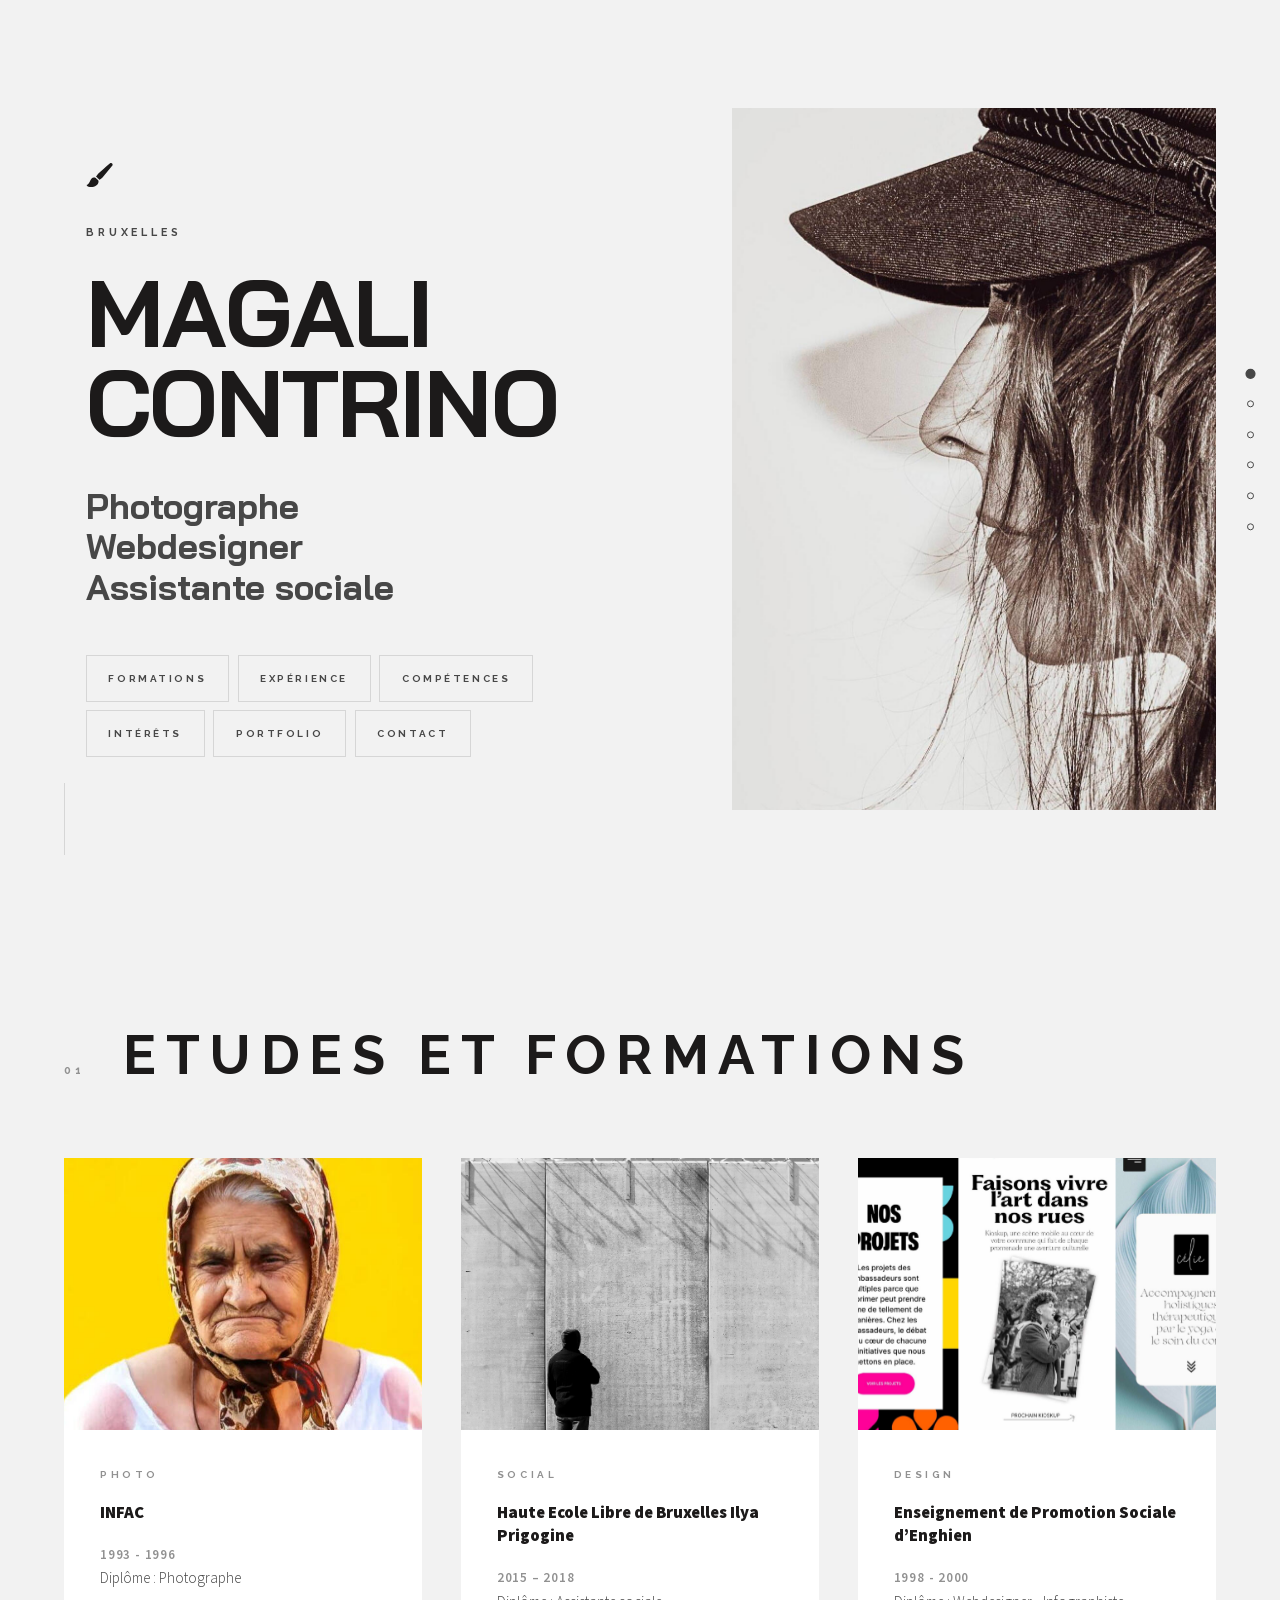
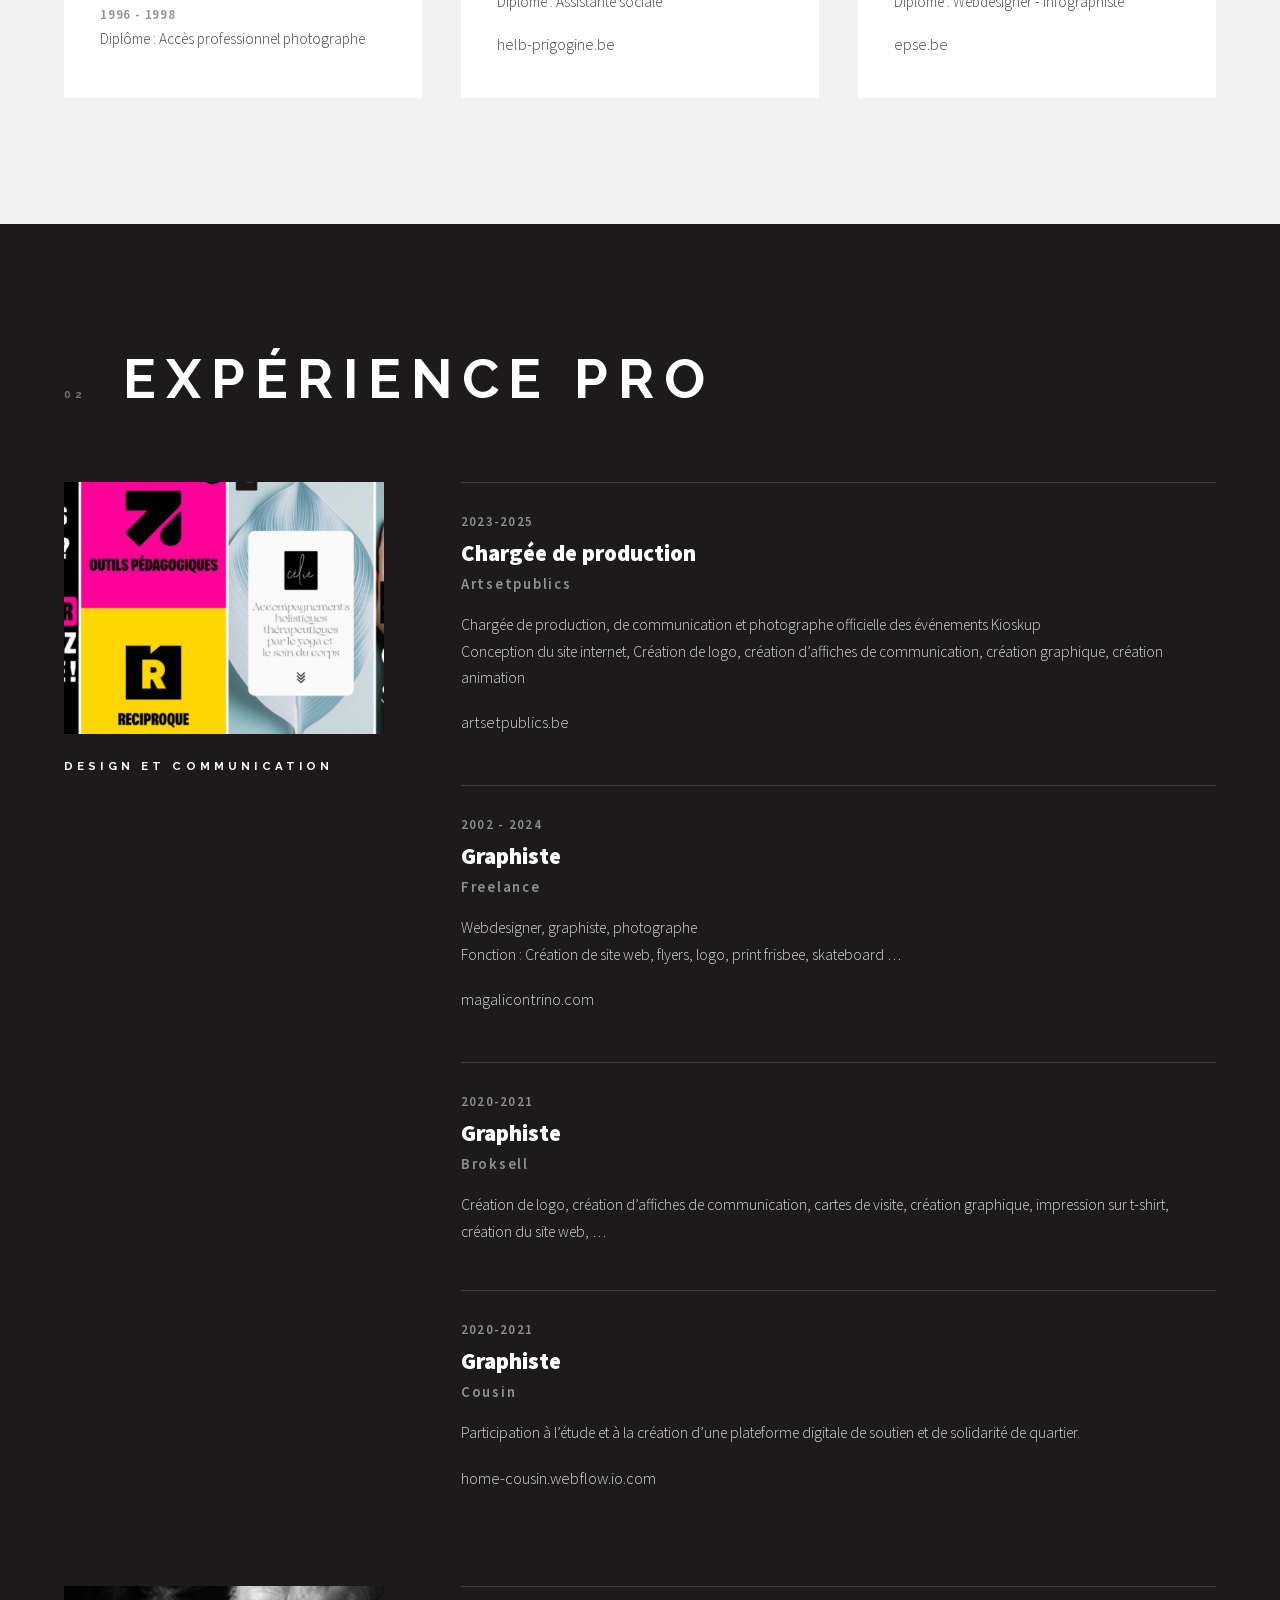
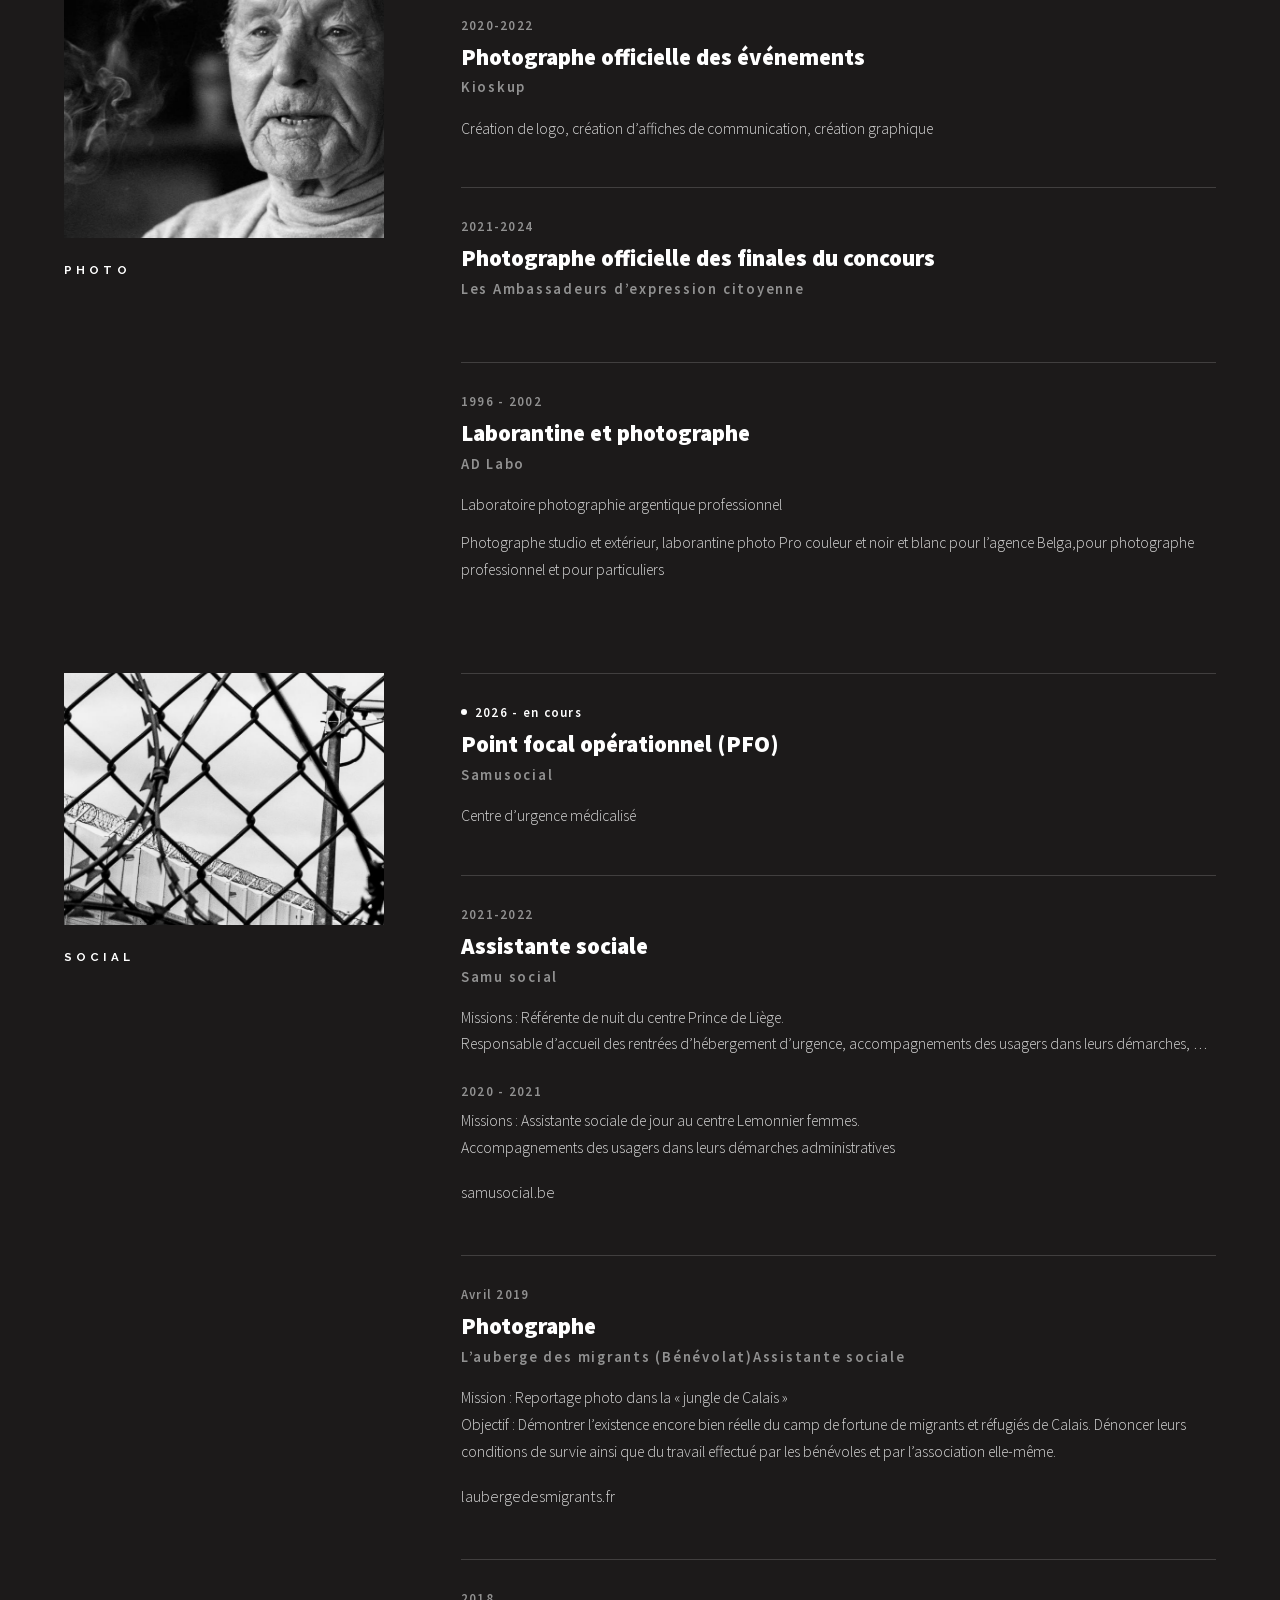
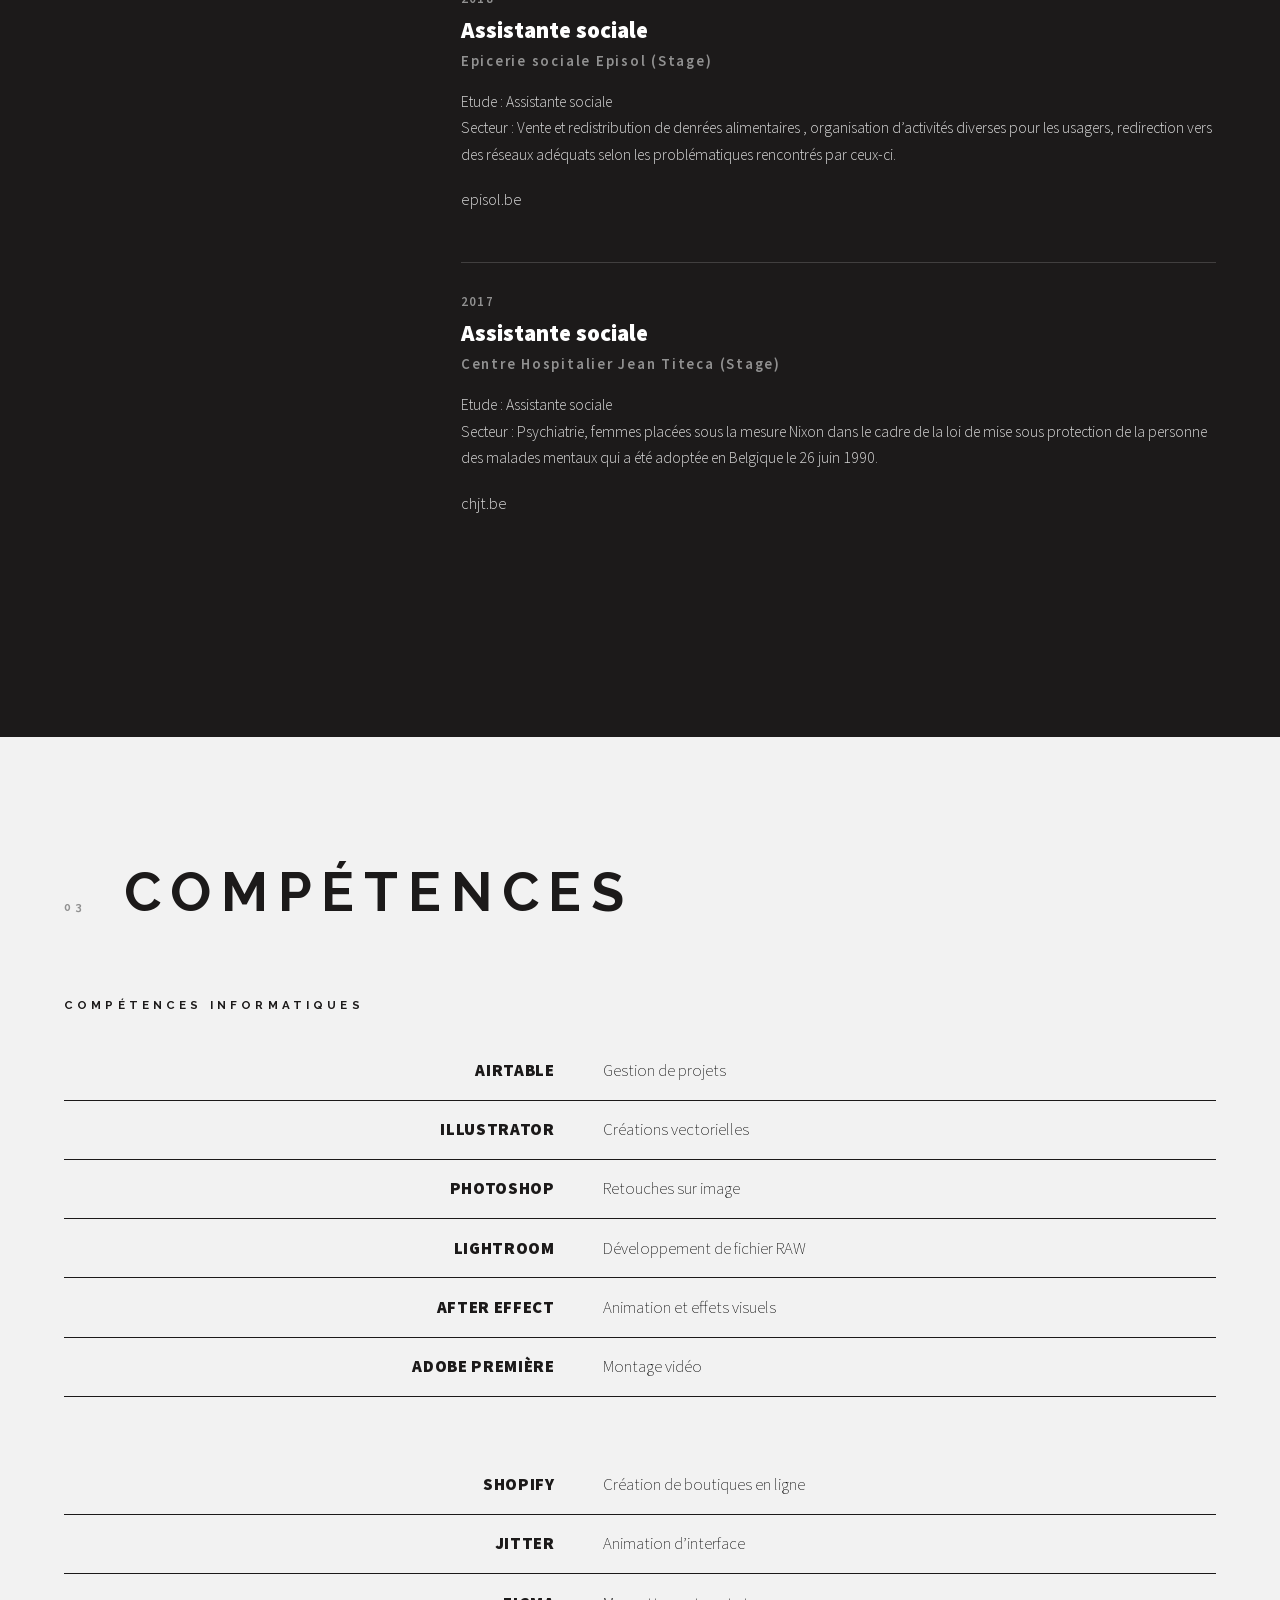
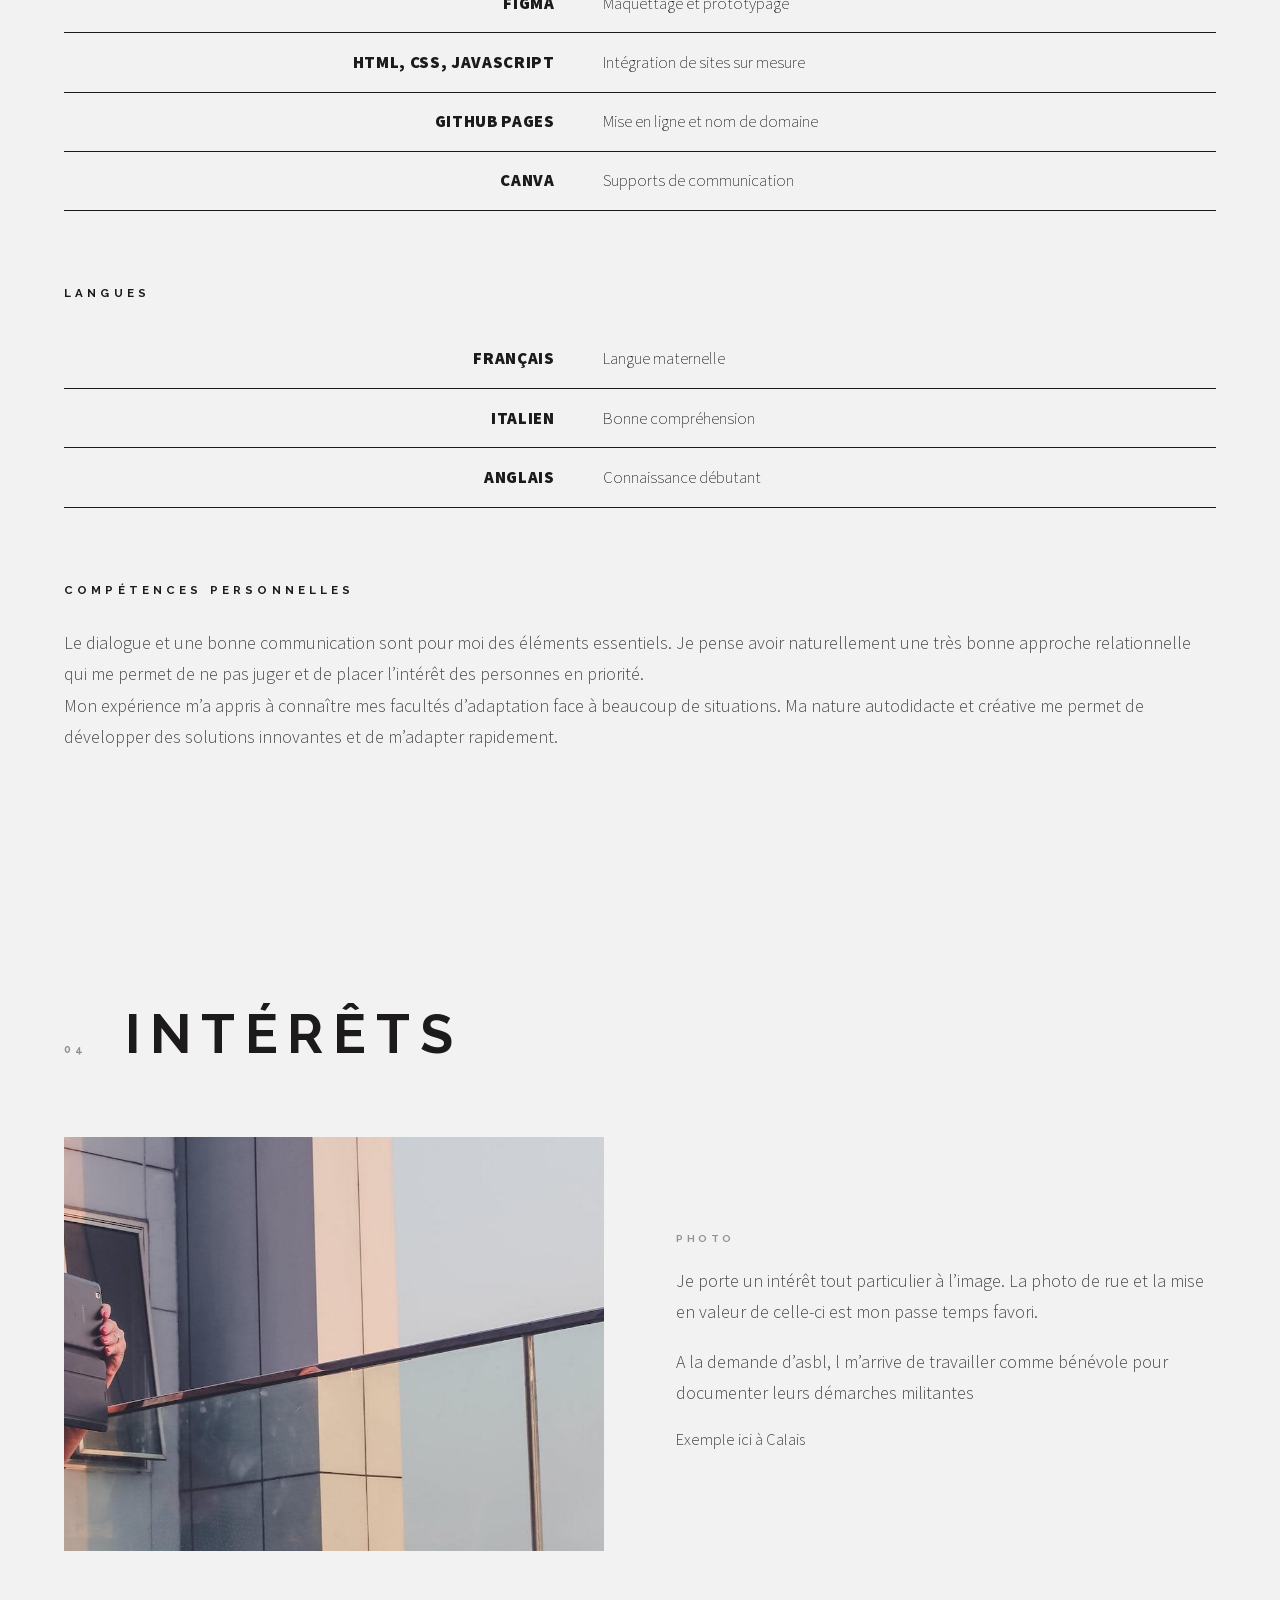
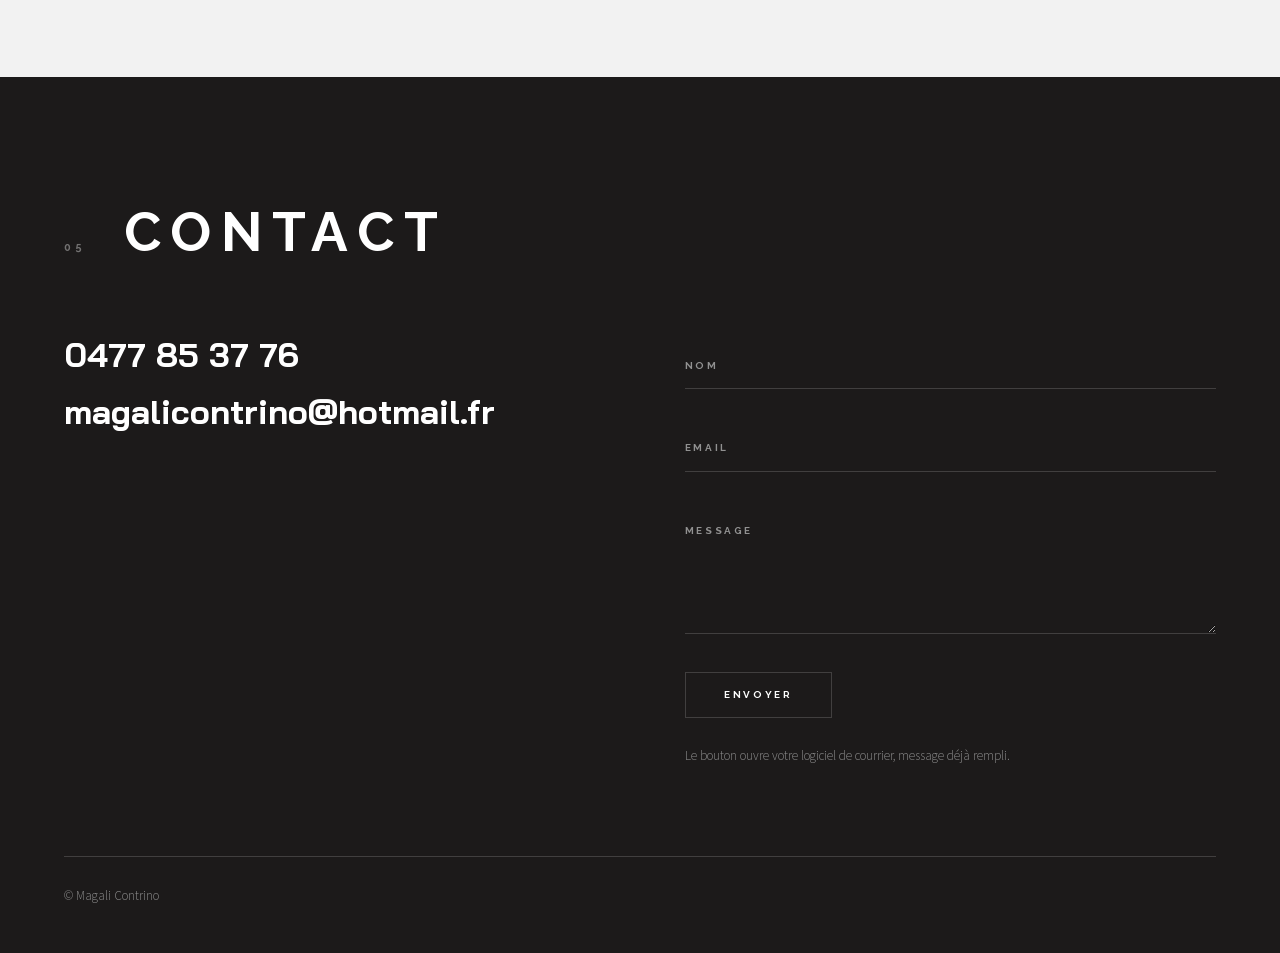
==== commit 23f7f981: "Flèche de retour en haut, disponible partout sur la onepage Reprend la flèche des boutons « retour »" ====
--- a/index.html
+++ b/index.html
@@ -12,7 +12,13 @@
 <meta property="og:description" content="Photographe, webdesigner et assistante sociale à Bruxelles." />
 <meta property="og:url" content="https://cv.magalicontrino.com" />
 <link rel="stylesheet" href="style.css" />
-<noscript><style>.curtain, .progress, .dots { display: none !important; }</style></noscript>
+<noscript><style>
+  .curtain, .progress, .dots { display: none !important; }
+  /* Sans script, personne ne peut suivre le défilement pour la faire
+     apparaître au bon moment : on la montre en permanence. Le saut d'ancre
+     natif fonctionne très bien sans nous. */
+  .totop { opacity: 1 !important; visibility: visible !important; transform: none !important; }
+</style></noscript>
 </head>
 <body>
 
@@ -34,10 +40,17 @@
   </ul>
 </nav>
 
-<!-- Le pinceau de l'accueil, repris tel quel du Carrd d'origine. -->
+<!-- Icônes reprises telles quelles du Carrd d'origine : le pinceau de l'accueil
+     et la flèche des boutons « retour », ici pivotée vers le haut. -->
 <svg xmlns="http://www.w3.org/2000/svg" viewBox="0 0 40 40" display="none" width="0" height="0" aria-hidden="true">
   <symbol id="icon-pen" viewBox="0 0 40 40"><path d="M37.4,6.8l-13.8,16.7c-1.3,1.2-2.8,2.2-4.2,3.3h-.1s-4.9-4.7-4.9-4.7c0,0,0,0,0-.1,0-.1.9-1.2,1.1-1.4.7-1,1.3-2.1,2.2-2.9,2-1.9,4.4-3.8,6.5-5.6,3.4-3,6.7-6,10.2-8.8.3-.1.6-.3.9-.3,2.3-.3,3.6,2.2,2.2,4ZM17.9,29c.4,5.7-6.3,8.5-11.1,8.2-1.3,0-5.1-1-5.7-2.3-.4-.8.7-1,1.2-1.3,4-2.5,3.4-9.6,8.9-10.1,1.1,0,2,0,2.8.7.9.8,1.7,1.7,2.6,2.5.8.8,1.3.9,1.4,2.2Z" /></symbol>
+  <symbol id="icon-arrow" viewBox="0 0 40 40"><path d="M19.5,7l2.3,2.3c.4.4.4,1,0,1.4l-6.7,6.7h18.4c.5,0,1,.4,1,1v3.2c0,.5-.4,1-1,1H15.1s6.8,6.8,6.8,6.8c.4.4.4,1,0,1.4l-2.3,2.3c-.4.4-1,.4-1.4,0l-12.3-12.3c-.4-.4-.4-1,0-1.4l12.3-12.3c.4-.4,1-.4,1.4,0Z" /></symbol>
 </svg>
+
+<!-- Retour en haut, disponible partout dès qu'on a quitté le premier écran. -->
+<a class="totop" href="#intro" aria-label="Remonter en haut de la page">
+  <svg viewBox="0 0 40 40" aria-hidden="true"><use xlink:href="#icon-arrow"></use></svg>
+</a>
 
 <main>
 
@@ -360,9 +373,10 @@
     </form>
   </div>
 
+  <!-- Le « Haut de page » d'ici a été retiré : la flèche fixe fait le même
+       travail partout, et en mobile les deux se chevauchaient. -->
   <footer class="foot">
     <a href="https://magalicontrino.com/" target="_blank" rel="noopener">© Magali Contrino</a>
-    <a href="#intro" class="foot__top">Haut de page</a>
   </footer>
 </section>
 
--- a/style.css
+++ b/style.css
@@ -251,6 +251,67 @@
 
 @media (max-width: 700px) { .dots { display: none; } }
 
+/* ------------------------------------------------ 5 bis. Retour en haut - */
+
+/* Même colonne que les points, mais ancrée en bas : les deux commandes
+   forment un bord droit cohérent sans jamais se croiser. Reste disponible en
+   mobile, où les points disparaissent. */
+.totop {
+  position: fixed;
+  right: clamp(.75rem, 2vw, 1.75rem);
+  bottom: clamp(1rem, 3vh, 2.25rem);
+  z-index: 60;
+  width: 2.75rem;
+  height: 2.75rem;
+  display: grid;
+  place-items: center;
+  /* Blanc sur le papier gris, comme les cartes : un aplat de la même couleur
+     que le fond, avec un filet à 16 %, la rendait introuvable. */
+  border: 1px solid rgba(71, 71, 71, .22);
+  border-radius: 50%;
+  background: var(--white);
+  color: var(--ink-strong);
+  box-shadow: 0 2px 14px rgba(28, 26, 26, .09);
+
+  /* Escamotée tant qu'on est sur le premier écran : elle n'y sert à rien. */
+  opacity: 0;
+  visibility: hidden;
+  transform: translateY(.75rem);
+  transition:
+    opacity .5s var(--ease), transform .5s var(--ease),
+    visibility 0s linear .5s,
+    background .4s var(--ease), color .4s var(--ease), border-color .4s var(--ease);
+}
+.totop.is-visible {
+  opacity: 1;
+  visibility: visible;
+  transform: none;
+  transition:
+    opacity .5s var(--ease), transform .5s var(--ease),
+    visibility 0s linear 0s,
+    background .4s var(--ease), color .4s var(--ease), border-color .4s var(--ease);
+}
+
+/* La flèche du Carrd pointe à gauche : on la redresse vers le haut. */
+.totop svg {
+  width: 1.05rem;
+  height: 1.05rem;
+  fill: currentColor;
+  transform: rotate(90deg);
+  transition: transform .45s var(--ease);
+}
+.totop:hover, .totop:focus-visible { background: var(--ink-strong); color: var(--paper); border-color: var(--ink-strong); }
+.totop:hover svg, .totop:focus-visible svg { transform: rotate(90deg) translateX(.18rem); }
+
+/* Sur fond noir, elle s'inverse comme les points. */
+.totop.on-dark {
+  background: rgba(255, 255, 255, .06);
+  border-color: rgba(255, 255, 255, .32);
+  color: var(--white);
+  box-shadow: none;
+}
+.totop.on-dark:hover, .totop.on-dark:focus-visible { background: var(--white); color: var(--ink-strong); border-color: var(--white); }
+
 /* ------------------------------------- 6. Grammaire d'apparition (reveal) - */
 
 /* IMPORTANT — tous les états de départ sont sous `html.anim`, classe posée par
